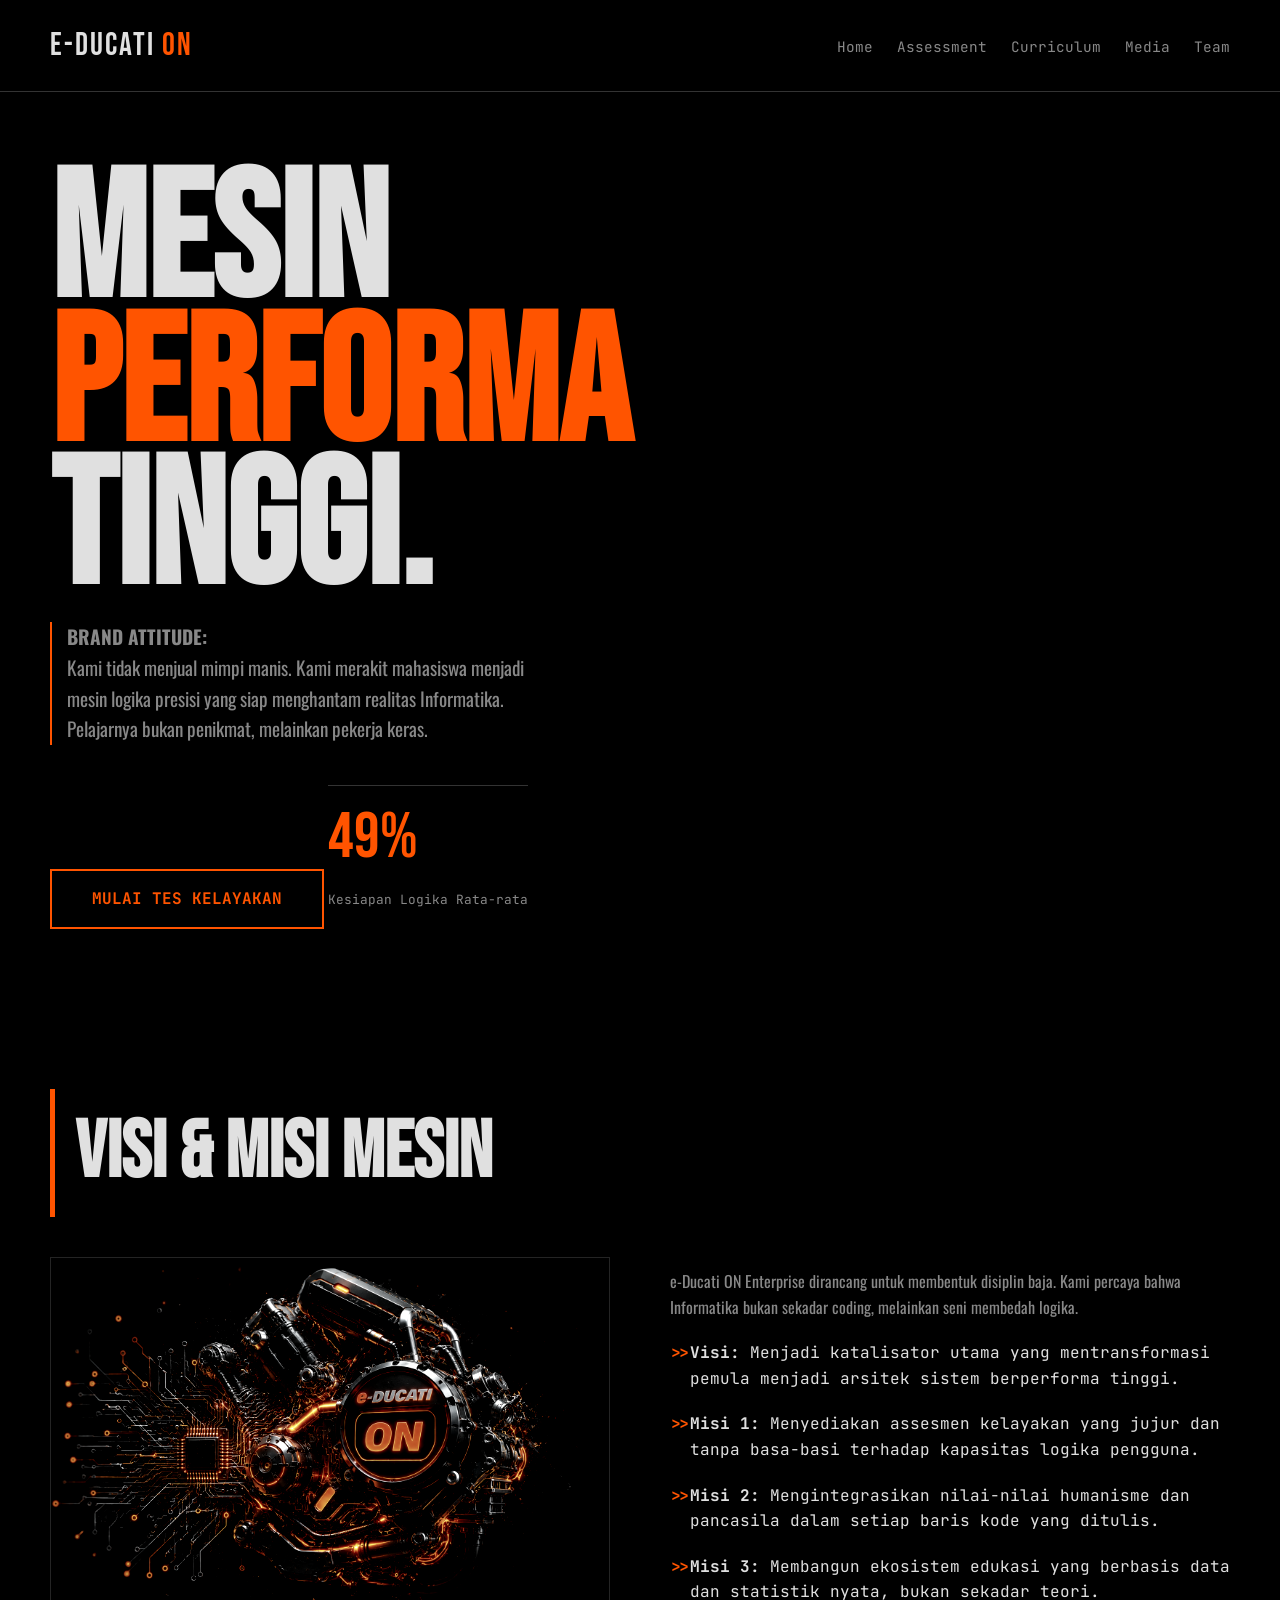
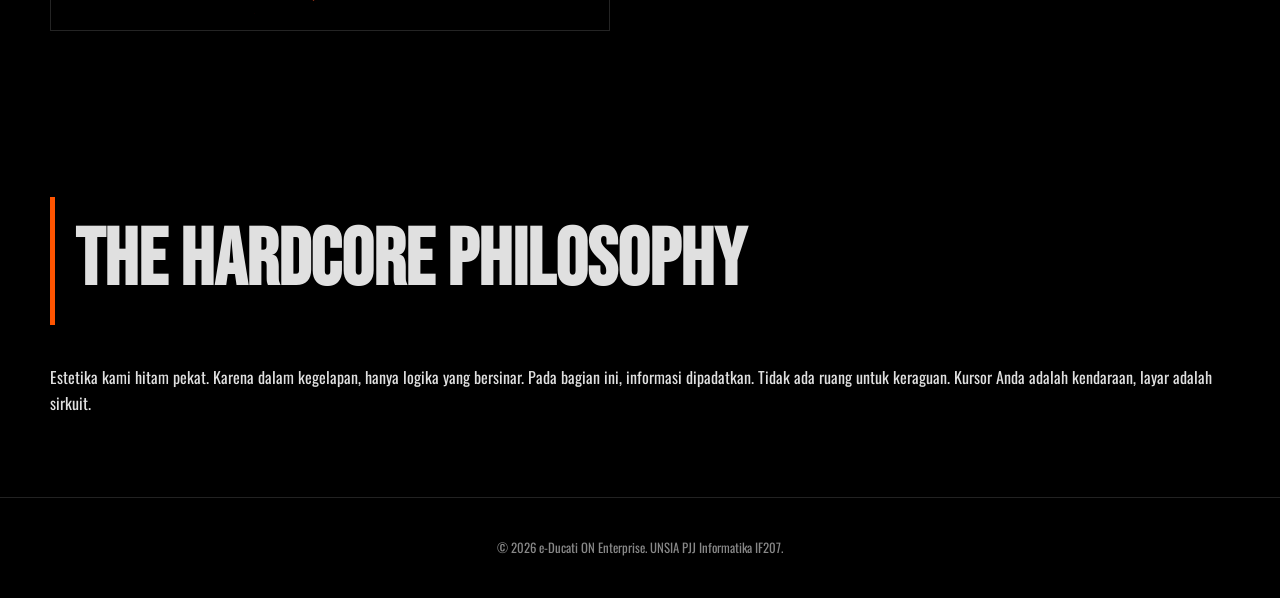
==== index.html @ bec22c96 "Initial Release: e-Ducati ON V1.0 Enterprise - UAS Pemrograman Web I" ====
<!DOCTYPE html>
<html lang="id">
<head>
    <meta charset="UTF-8">
    <meta name="viewport" content="width=device-width, initial-scale=1.0">
    <title>e-Ducati ON V1.0 Enterprise</title>
    <link rel="stylesheet" href="assets/css/style.css">
</head>
<body>

    <nav class="navbar">
        <div class="logo">e-Ducati <span>ON</span></div>
        <div class="nav-links">
            <a href="index.html">Home</a>
            <a href="assessment.html">Assessment</a>
            <a href="curriculum.html">Curriculum</a>
            <a href="media.html">Media</a>
            <a href="contributor.html">Team</a>
        </div>
    </nav>

    <header class="hero">
        <div class="hero-slider">
            <div class="slide active" style="background-image: url('https://images.unsplash.com/photo-1518770660439-4636190af475?auto=format&fit=crop&w=1400&q=80');"></div>
            <div class="slide" style="background-image: url('https://images.unsplash.com/photo-1526374965328-7f61d4dcadc?auto=format&fit=crop&w=1400&q=80');"></div>
            <div class="slide" style="background-image: url('https://images.unsplash.com/photo-1550745165-9bc0b242bb96?auto=format&fit=crop&w=1400&q=80');"></div>
            <div class="slide" style="background-image: url('https://images.unsplash.com/photo-1531297484001-80022131f5a1?auto=format&fit=crop&w=1400&q=80');"></div>
            <div class="slide" style="background-image: url('https://images.unsplash.com/photo-1517180102446-f3ece451e9d8?auto=format&fit=crop&w=1400&q=80');"></div>
        </div>

        <div class="hero-content">
            <h1>Mesin <span class="highlight">Performa</span><br>Tinggi.</h1>
            <div class="brand-attitude">
                <p><strong>BRAND ATTITUDE:</strong> <br>Kami tidak menjual mimpi manis. Kami merakit mahasiswa menjadi mesin logika presisi yang siap menghantam realitas Informatika. Pelajarnya bukan penikmat, melainkan pekerja keras.</p>
            </div>
            <a href="assessment.html" class="btn-primary">Mulai Tes Kelayakan</a>

            <div class="hero-stats">
                <div class="stat-num">0%</div>
                <p style="font-size: 0.8rem; color: #888;">Kesiapan Logika Rata-rata</p>
            </div>
        </div>
    </header>

    <!-- VISION & MISSION SECTION -->
    <section class="container reveal">
        <h2 class="section-title">Visi & Misi Mesin</h2>
        
        <div class="vision-grid">
            <div>
                <img src="assets/media/img/e-Ducati ON.png" alt="e-Ducati ON Cognitive Engine" class="vision-img">
            </div>
            <div>
                <p style="margin-bottom: 20px; color: var(--text-muted);">e-Ducati ON Enterprise dirancang untuk membentuk disiplin baja. Kami percaya bahwa Informatika bukan sekadar coding, melainkan seni membedah logika.</p>
                <ul class="directives-list">
                    <li><strong>Visi:</strong> Menjadi katalisator utama yang mentransformasi pemula menjadi arsitek sistem berperforma tinggi.</li>
                    <li><strong>Misi 1:</strong> Menyediakan assesmen kelayakan yang jujur dan tanpa basa-basi terhadap kapasitas logika pengguna.</li>
                    <li><strong>Misi 2:</strong> Mengintegrasikan nilai-nilai humanisme dan pancasila dalam setiap baris kode yang ditulis.</li>
                    <li><strong>Misi 3:</strong> Membangun ekosistem edukasi yang berbasis data dan statistik nyata, bukan sekadar teori.</li>
                </ul>
            </div>
        </div>
    </section>

    <section class="container reveal">
        <h2 class="section-title">The Hardcore Philosophy</h2>
        <p>Estetika kami hitam pekat. Karena dalam kegelapan, hanya logika yang bersinar. Pada bagian ini, informasi dipadatkan. Tidak ada ruang untuk keraguan. Kursor Anda adalah kendaraan, layar adalah sirkuit.</p>
    </section>

    <footer>
        <p>&copy; <span id="currentYear">2026</span> e-Ducati ON Enterprise. UNSIA PJJ Informatika IF207.</p>
    </footer>

    <script src="assets/js/data.js"></script>
    <script src="assets/js/app.js"></script>
</body>
</html>
---- assets/css/style.css ----
/* ===== E-DUCATI ON V1.0 ENTERPRISE - STYLE.CSS (FULL) ===== */
@import url('https://fonts.googleapis.com/css2?family=Bebas+Neue&family=Oswald:wght@300;400;600;700&family=JetBrains+Mono:wght@400;700&display=swap');

:root {
    --bg-primary: #000000;
    --bg-secondary: #121212;
    --accent-orange: #FF5400;
    --text-silver: #E0E0E0;
    --text-muted: #888888;
    --font-display: 'Bebas Neue', sans-serif;
    --font-body: 'Oswald', sans-serif;
    --font-mono: 'JetBrains Mono', monospace;
}

* { margin: 0; padding: 0; box-sizing: border-box; }

body {
    background-color: var(--bg-primary);
    color: var(--text-silver);
    font-family: var(--font-body);
    line-height: 1.6;
    overflow-x: hidden;
}

/* NAVIGATION */
.navbar {
    display: flex;
    justify-content: space-between;
    align-items: center;
    padding: 20px 50px;
    background: rgba(0,0,0,0.9);
    position: sticky;
    top: 0;
    width: 100%;
    z-index: 1000;
    border-bottom: 1px solid #333;
    backdrop-filter: blur(10px);
}
.logo {
    font-family: var(--font-display);
    font-size: 2rem;
    letter-spacing: 2px;
    color: var(--text-silver);
}
.logo span { color: var(--accent-orange); }
.nav-links a {
    color: var(--text-muted);
    text-decoration: none;
    margin-left: 20px;
    font-family: var(--font-mono);
    font-size: 0.9rem;
    transition: color 0.3s;
}
.nav-links a:hover { color: var(--accent-orange); }

/* HERO CINEMATIC */
.hero {
    min-height: 100vh;
    display: flex;
    flex-direction: column;
    justify-content: center;
    padding: 80px 50px;
    position: relative;
    overflow: hidden;
}
.hero-slider {
    position: absolute;
    top: 0; left: 0;
    width: 100%; height: 100%;
    z-index: -1;
}
.slide {
    position: absolute;
    top: 0; left: 0;
    width: 100%; height: 100%;
    background-size: cover;
    background-position: center;
    filter: grayscale(100%) contrast(150%) brightness(40%);
    opacity: 0;
    transition: opacity 2s ease-in-out;
}
.slide.active { opacity: 1; }

.hero-content {
    max-width: 800px;
    z-index: 2;
}
.hero h1 {
    font-family: var(--font-display);
    font-size: 14vw;
    line-height: 0.8;
    color: var(--text-silver);
    text-transform: uppercase;
}
.hero h1 .highlight { color: var(--accent-orange); }
.hero p {
    margin-top: 20px;
    font-size: 1.2rem;
    max-width: 600px;
    color: var(--text-muted);
}
.brand-attitude {
    margin-top: 20px;
    font-size: 0.9rem;
    color: var(--text-silver);
    max-width: 500px;
    border-left: 2px solid var(--accent-orange);
    padding-left: 15px;
}
.hero-stats {
    margin-top: 40px;
    text-align: left;
    font-family: var(--font-mono);
    color: var(--accent-orange);
    border-top: 1px solid #333;
    padding-top: 20px;
    display: inline-block;
}
.hero-stats .stat-num {
    font-family: var(--font-display);
    font-size: 4rem;
    line-height: 1;
}

/* BUTTONS */
.btn-primary, .btn-secondary {
    display: inline-flex;
    align-items: center;
    justify-content: center;
    margin-top: 30px;
    padding: 15px 40px;
    background: transparent;
    text-decoration: none;
    font-family: var(--font-mono);
    font-weight: 700;
    text-transform: uppercase;
    cursor: pointer;
    transition: all 0.3s cubic-bezier(0.25, 0.8, 0.25, 1);
    border: 2px solid;
    position: relative;
}
.btn-primary {
    border-color: var(--accent-orange);
    color: var(--accent-orange);
}
.btn-primary:hover {
    background: var(--accent-orange);
    color: var(--bg-primary);
    transform: translateY(-4px);
    box-shadow: 0 10px 20px rgba(255, 84, 0, 0.2);
}
.btn-secondary {
    border-color: var(--text-muted);
    color: var(--text-muted);
}
.btn-secondary:hover {
    border-color: #ff4444;
    color: #ff4444;
    transform: translateY(-4px);
    box-shadow: 0 10px 20px rgba(255, 68, 68, 0.2);
}
.btn-secondary:disabled { 
    opacity: 0.3; 
    cursor: not-allowed; 
    border-color: #333; 
    color: #333;
    transform: none;
    box-shadow: none;
}
.btn-group { 
    display: flex; 
    gap: 20px; 
    margin-top: 40px; 
    flex-wrap: wrap;
}

/* CONTAINER & REVEAL */
.container {
    padding: 80px 50px;
    max-width: 1400px;
    margin: 0 auto;
}
.section-title {
    font-family: var(--font-display);
    font-size: 5rem;
    margin-bottom: 40px;
    text-transform: uppercase;
    border-left: 5px solid var(--accent-orange);
    padding-left: 20px;
}
.reveal {
    opacity: 0;
    transform: translateY(40px);
    transition: all 0.8s ease-out;
}
.reveal.active {
    opacity: 1;
    transform: translateY(0);
}

/* VISION & MISSION (Img & Ul Layout) */
.vision-grid {
    display: grid;
    grid-template-columns: 1fr 1fr;
    gap: 60px;
    align-items: center;
    margin-top: 40px;
}
.vision-img {
    width: 100%;
    height: auto;
    border: 1px solid #333;
    filter: grayscale(50%) contrast(120%);
    transition: filter 0.3s;
}
.vision-img:hover {
    filter: grayscale(0%) contrast(100%);
    border-color: var(--accent-orange);
}
.directives-list {
    list-style: none;
}
.directives-list li {
    font-family: var(--font-mono);
    margin-bottom: 20px;
    padding-left: 20px;
    position: relative;
    color: var(--text-silver);
}
.directives-list li::before {
    content: ">>";
    color: var(--accent-orange);
    position: absolute;
    left: 0;
    font-weight: bold;
}

/* TABLE & MATRIX */
.table-wrapper { overflow-x: auto; border: 1px solid #333; margin-bottom: 20px; }
table {
    width: 100%;
    border-collapse: collapse;
    font-family: var(--font-mono);
}
th, td {
    padding: 15px;
    text-align: left;
    border-bottom: 1px solid #222;
}
th { background: var(--bg-secondary); color: var(--accent-orange); text-transform: uppercase; font-size: 0.9rem;}
tr:hover { background: rgba(255, 84, 0, 0.05); }

/* STATISTICS BAR */
.chart-container { margin-top: 40px; }
.bar-item { margin-bottom: 15px; }
.bar-label { display: flex; justify-content: space-between; font-family: var(--font-mono); margin-bottom: 5px; }
.bar-bg { width: 100%; height: 25px; background: #222; }
.bar-fill { height: 100%; background: var(--accent-orange); width: 0; transition: width 1.5s ease-in-out; }

/* FORMS, COCKPIT & PLANNER */
.cockpit-panel {
    background: rgba(18, 18, 18, 0.8);
    border: 1px solid #333;
    padding: 40px;
    backdrop-filter: blur(10px);
    box-shadow: 0 20px 50px rgba(0,0,0,0.5);
}
.form-group { margin-bottom: 25px; }
label { display: block; margin-bottom: 10px; font-family: var(--font-mono); color: var(--text-silver); }
input[type="text"], input[type="email"], input[type="number"], select, textarea {
    width: 100%;
    padding: 12px;
    background: var(--bg-secondary);
    border: 1px solid #333;
    color: var(--text-silver);
    font-family: var(--font-mono);
}
input[type="radio"], input[type="checkbox"] { accent-color: var(--accent-orange); }
.result-box {
    margin-top: 30px;
    padding: 30px;
    border: 2px solid var(--text-muted);
    text-align: center;
    display: none;
}
.result-box.active { display: block; border-color: var(--accent-orange); box-shadow: 0 0 20px rgba(255, 84, 0, 0.3); }

/* HUMANIST AESTHETICS SECTION */
.humanist-section {
    padding: 150px 50px;
    text-align: center;
    border-top: 1px solid #222;
    border-bottom: 1px solid #222;
}
.humanist-quote {
    font-size: 2rem;
    font-style: italic;
    color: var(--text-silver);
    max-width: 800px;
    margin: 0 auto 40px auto;
}
.humanist-author { color: var(--accent-orange); font-family: var(--font-mono); }

/* 3D FLIP CARDS */
.flip-grid {
    display: grid;
    grid-template-columns: repeat(auto-fit, minmax(250px, 1fr));
    gap: 30px;
    margin-top: 40px;
}
.flip-card {
    background: transparent;
    width: 100%;
    height: 300px;
    perspective: 1000px;
    cursor: pointer;
}
.flip-card-inner {
    position: relative;
    width: 100%;
    height: 100%;
    text-align: center;
    transition: transform 0.8s;
    transform-style: preserve-3d;
}
.flip-card:hover .flip-card-inner {
    transform: rotateY(180deg);
}
.flip-card-front, .flip-card-back {
    position: absolute;
    width: 100%;
    height: 100%;
    -webkit-backface-visibility: hidden;
    backface-visibility: hidden;
    border: 1px solid #333;
    display: flex;
    flex-direction: column;
    justify-content: center;
    align-items: center;
    padding: 20px;
}
.flip-card-front { background-color: var(--bg-secondary); }
.flip-card-back {
    background-color: #1a1a1a;
    transform: rotateY(180deg);
}
.flip-card-front h3 { color: var(--accent-orange); font-family: var(--font-display); font-size: 2rem; }
.flip-card-back p { color: var(--text-silver); font-family: var(--font-mono); font-size: 0.9rem; }

/* MEDIA HUB, COCKPIT & GALLERY */
.media-grid {
    display: grid;
    grid-template-columns: 1fr 1fr;
    gap: 30px;
}
.media-panel {
    background: rgba(18, 18, 18, 0.8);
    border: 1px solid #333;
    padding: 20px;
    backdrop-filter: blur(10px);
    box-shadow: 0 20px 50px rgba(0,0,0,0.5);
    transition: border-color 0.3s;
}
.media-panel:hover {
    border-color: var(--accent-orange);
}
.media-title {
    font-family: var(--font-display);
    font-size: 1.8rem;
    color: var(--text-silver);
    margin-bottom: 15px;
    display: flex;
    align-items: center;
    gap: 10px;
}
.media-title::before {
    content: "";
    display: inline-block;
    width: 10px;
    height: 10px;
    background: var(--accent-orange);
    border-radius: 50%;
    box-shadow: 0 0 10px var(--accent-orange);
    animation: pulse 2s infinite;
}
@keyframes pulse {
    0% { opacity: 1; }
    50% { opacity: 0.5; }
    100% { opacity: 1; }
}
video, audio { 
    width: 100%; 
    outline: none; 
    filter: contrast(1.1);
}

.gallery-grid {
    display: grid;
    grid-template-columns: repeat(auto-fit, minmax(200px, 1fr));
    gap: 15px;
    margin-top: 40px;
}
.gallery-item {
    position: relative;
    overflow: hidden;
    border: 1px solid #333;
    aspect-ratio: 1/1;
}
.gallery-item img {
    width: 100%;
    height: 100%;
    object-fit: cover;
    filter: grayscale(100%) contrast(120%);
    transition: all 0.5s ease;
}
.gallery-item:hover img {
    filter: grayscale(0%) contrast(100%);
    transform: scale(1.1);
}
.gallery-caption {
    position: absolute;
    bottom: 0;
    left: 0;
    width: 100%;
    background: rgba(0,0,0,0.8);
    color: var(--accent-orange);
    font-family: var(--font-mono);
    padding: 10px;
    font-size: 0.8rem;
    text-align: center;
    opacity: 0;
    transition: opacity 0.3s;
}
.gallery-item:hover .gallery-caption {
    opacity: 1;
}

/* FOOTER */
footer {
    text-align: center;
    padding: 40px;
    border-top: 1px solid #222;
    color: var(--text-muted);
    font-size: 0.8rem;
}
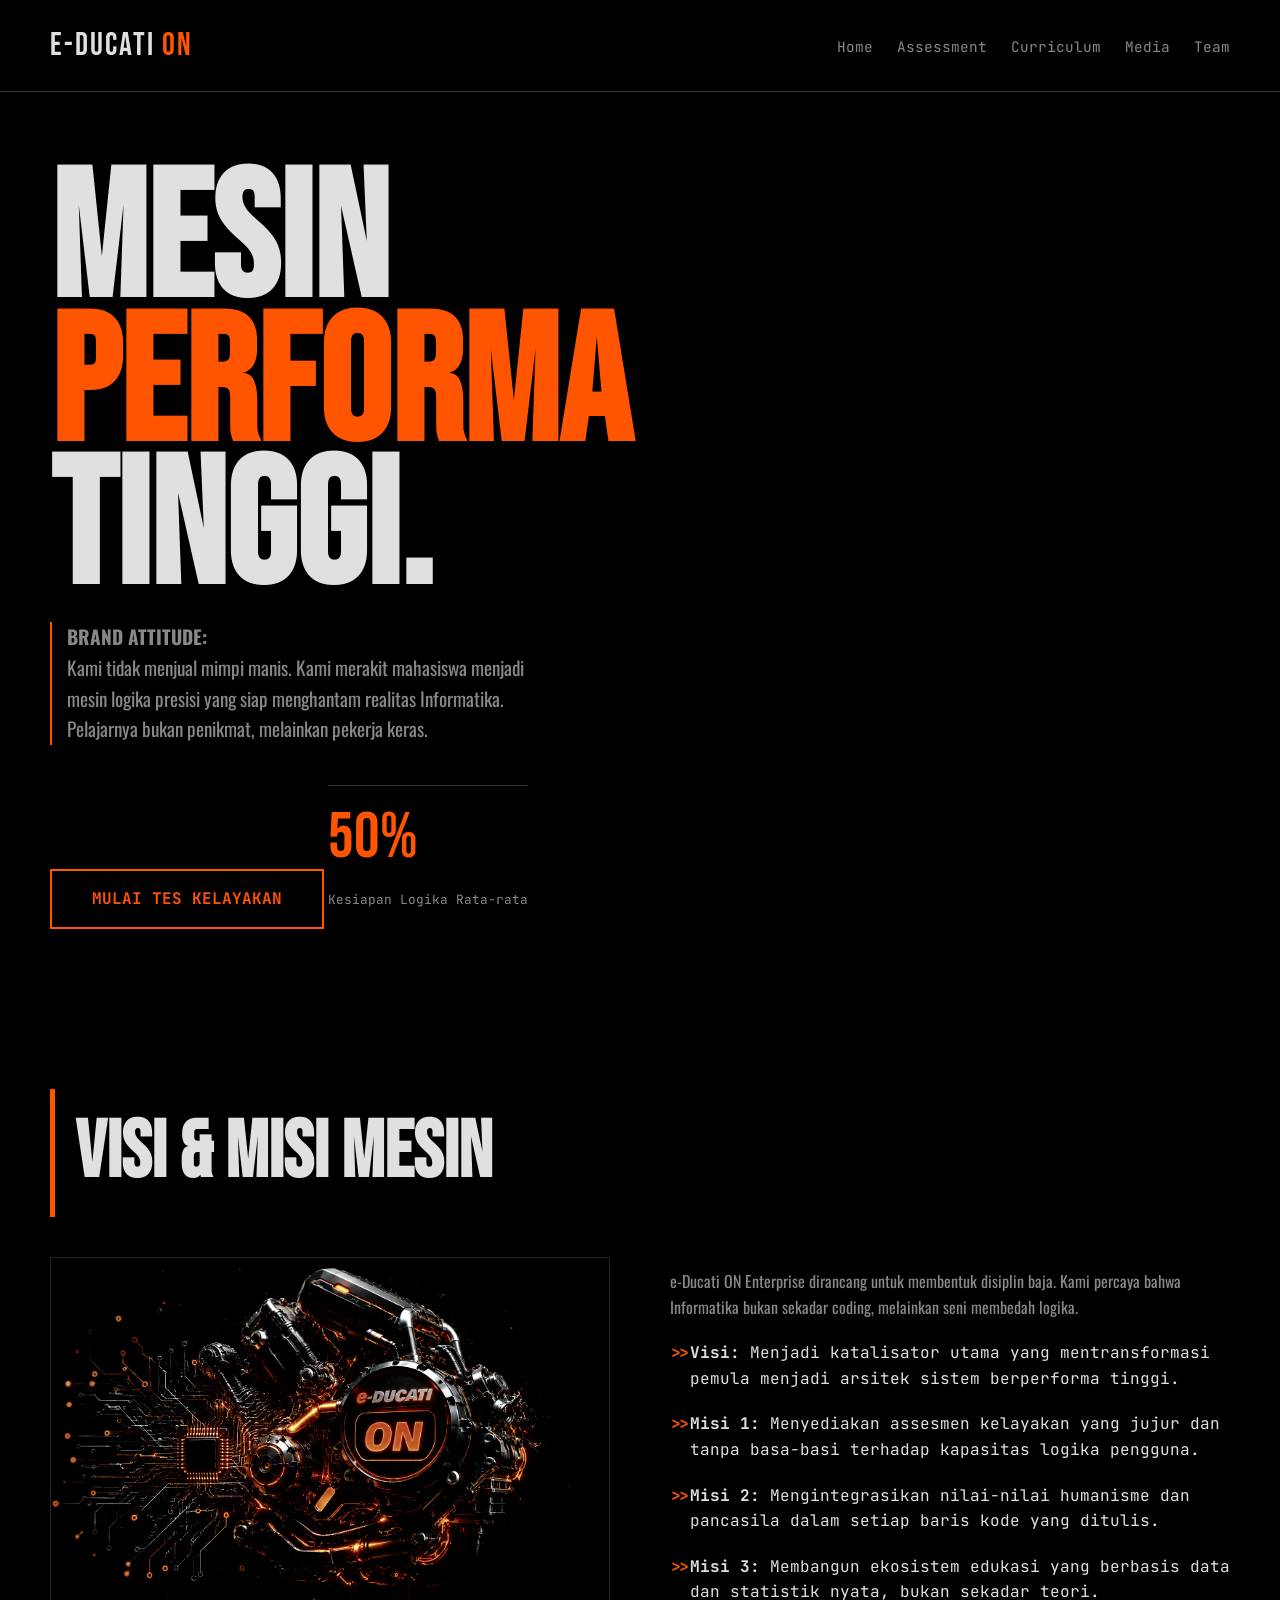
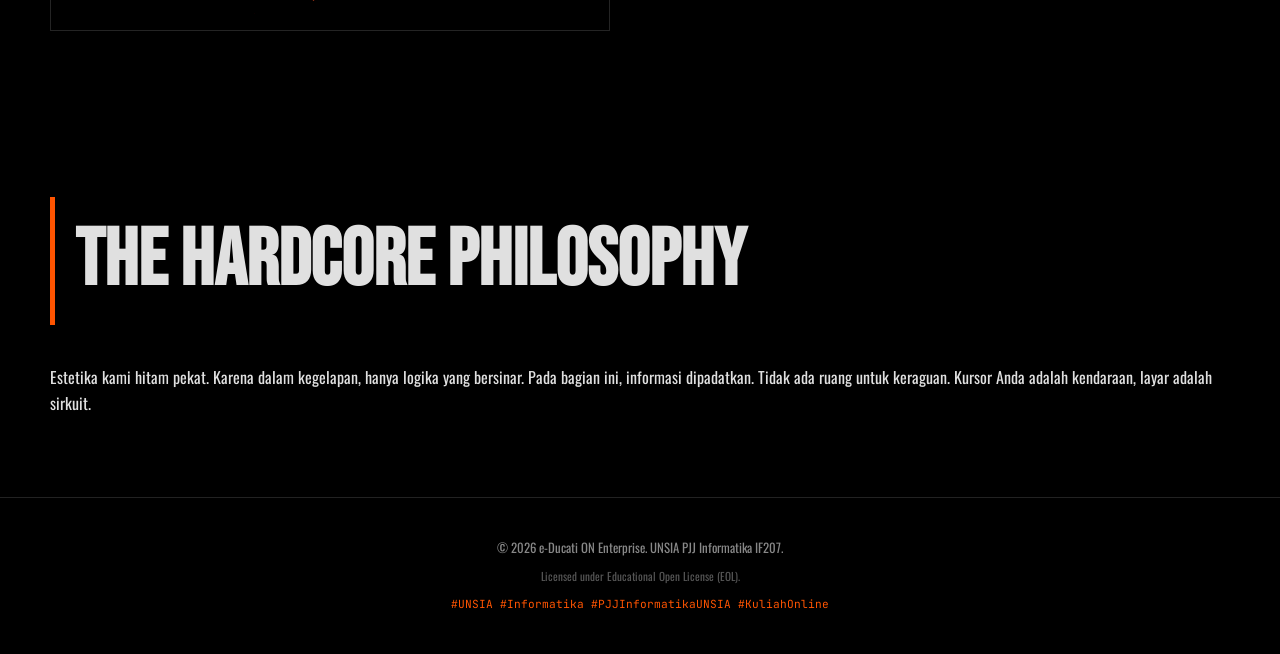
==== commit 094a670f: "Feat: Update Contributor UI to Vertical Flowchart & Integrate License/Hashtags in Footer" ====
--- a/index.html
+++ b/index.html
@@ -69,6 +69,8 @@
 
     <footer>
         <p>&copy; <span id="currentYear">2026</span> e-Ducati ON Enterprise. UNSIA PJJ Informatika IF207.</p>
+        <div class="footer-license">Licensed under Educational Open License (EOL).</div>
+        <div class="footer-hashtags">#UNSIA #Informatika #PJJInformatikaUNSIA #KuliahOnline</div>
     </footer>
 
     <script src="assets/js/data.js"></script>
--- a/assets/css/style.css
+++ b/assets/css/style.css
@@ -301,18 +301,113 @@
 }
 .humanist-author { color: var(--accent-orange); font-family: var(--font-mono); }
 
-/* 3D FLIP CARDS */
-.flip-grid {
-    display: grid;
-    grid-template-columns: repeat(auto-fit, minmax(250px, 1fr));
-    gap: 30px;
+/* VERTICAL FLOWCHART TREE (CONTRIBUTOR) */
+.tree-wrapper {
+    display: flex;
+    flex-direction: column;
+    align-items: center;
+    padding: 40px 20px;
     margin-top: 40px;
-}
+    position: relative;
+}
+
+/* Garis Vertikal Utama antar Node */
+.tree-node {
+    position: relative;
+    padding-bottom: 80px; /* Ruang untuk garis */
+    display: flex;
+    flex-direction: column;
+    align-items: center;
+}
+.tree-node:not(:last-child)::after {
+    content: '';
+    position: absolute;
+    bottom: 0;
+    left: 50%;
+    transform: translateX(-50%);
+    width: 2px;
+    height: 80px;
+    background: var(--accent-orange);
+    box-shadow: 0 0 8px rgba(255, 84, 0, 0.6);
+}
+
+/* Node Cabang Tim (Level 3) */
+.tree-children {
+    display: flex;
+    justify-content: center;
+    flex-wrap: wrap;
+    gap: 40px;
+    position: relative;
+    padding-top: 80px;
+    width: 100%;
+    max-width: 1200px;
+}
+/* Garis turun dari Lead Developer ke cabang bawah */
+.tree-children::before {
+    content: '';
+    position: absolute;
+    top: 0;
+    left: 50%;
+    transform: translateX(-50%);
+    width: 2px;
+    height: 80px;
+    background: var(--accent-orange);
+    box-shadow: 0 0 8px rgba(255, 84, 0, 0.6);
+}
+/* Garis Horizontal yang menghubungkan anggota Level 3 */
+.tree-children::after {
+    content: '';
+    position: absolute;
+    top: 80px;
+    left: 20%;
+    right: 20%;
+    height: 2px;
+    background: var(--accent-orange);
+    box-shadow: 0 0 8px rgba(255, 84, 0, 0.6);
+}
+
+.tree-child {
+    position: relative;
+    padding-top: 80px; /* Ruang untuk garis turun dari horizontal */
+    display: flex;
+    flex-direction: column;
+    align-items: center;
+}
+/* Garis Vertikal turun ke setiap kartu anggota */
+.tree-child::before {
+    content: '';
+    position: absolute;
+    top: 0;
+    left: 50%;
+    transform: translateX(-50%);
+    width: 2px;
+    height: 80px;
+    background: var(--accent-orange);
+    box-shadow: 0 0 8px rgba(255, 84, 0, 0.6);
+}
+/* Titik Node (Circle) di dasar garis */
+.tree-node:not(:last-child)::before, .tree-child::before {
+    /* Override format dot */
+}
+.tree-dot {
+    position: absolute;
+    bottom: -6px;
+    left: 50%;
+    transform: translateX(-50%);
+    width: 10px;
+    height: 10px;
+    background: var(--accent-orange);
+    border-radius: 50%;
+    box-shadow: 0 0 10px var(--accent-orange);
+    z-index: 2;
+}
+
+/* 3D FLIP CARDS, PHOTOS & SOCIAL LINKS */
 .flip-card {
     background: transparent;
-    width: 100%;
-    height: 300px;
-    perspective: 1000px;
+    width: 260px;
+    height: 380px;
+    perspective: 1200px;
     cursor: pointer;
 }
 .flip-card-inner {
@@ -320,10 +415,10 @@
     width: 100%;
     height: 100%;
     text-align: center;
-    transition: transform 0.8s;
+    transition: transform 0.6s cubic-bezier(0.4, 0.2, 0.2, 1);
     transform-style: preserve-3d;
 }
-.flip-card:hover .flip-card-inner {
+.flip-card.flipped .flip-card-inner {
     transform: rotateY(180deg);
 }
 .flip-card-front, .flip-card-back {
@@ -338,14 +433,95 @@
     justify-content: center;
     align-items: center;
     padding: 20px;
+    box-shadow: 0 10px 30px rgba(0,0,0,0.5);
 }
 .flip-card-front { background-color: var(--bg-secondary); }
 .flip-card-back {
     background-color: #1a1a1a;
     transform: rotateY(180deg);
 }
-.flip-card-front h3 { color: var(--accent-orange); font-family: var(--font-display); font-size: 2rem; }
-.flip-card-back p { color: var(--text-silver); font-family: var(--font-mono); font-size: 0.9rem; }
+
+/* Foto Sisi Depan (Dominan) */
+.profile-img-front {
+    width: 180px;
+    height: 180px;
+    border-radius: 50%;
+    object-fit: cover;
+    border: 3px solid var(--accent-orange);
+    margin-bottom: 15px;
+    filter: grayscale(100%);
+    transition: filter 0.4s ease-in-out, box-shadow 0.4s ease-in-out;
+}
+.flip-card:hover .profile-img-front {
+    filter: grayscale(0%);
+    box-shadow: 0 0 25px rgba(255, 84, 0, 0.8);
+}
+.avatar-placeholder-front {
+    width: 180px;
+    height: 180px;
+    border-radius: 50%;
+    background: #222;
+    display: flex;
+    align-items: center;
+    justify-content: center;
+    margin-bottom: 15px;
+    border: 3px solid #444;
+    transition: box-shadow 0.4s ease-in-out, border-color 0.4s ease-in-out;
+}
+.flip-card:hover .avatar-placeholder-front {
+    border-color: var(--accent-orange);
+    box-shadow: 0 0 25px rgba(255, 84, 0, 0.8);
+}
+.avatar-placeholder-front i {
+    font-size: 5rem;
+    color: var(--text-muted);
+}
+
+/* Foto Sisi Belakang (Kecil, di atas data) */
+.profile-img-back {
+    width: 80px;
+    height: 80px;
+    border-radius: 50%;
+    object-fit: cover;
+    border: 2px solid var(--accent-orange);
+    margin-bottom: 15px;
+    box-shadow: 0 0 15px rgba(255, 84, 0, 0.5);
+}
+.avatar-placeholder-back {
+    width: 80px;
+    height: 80px;
+    border-radius: 50%;
+    background: #222;
+    display: flex;
+    align-items: center;
+    justify-content: center;
+    margin-bottom: 15px;
+    border: 2px solid var(--accent-orange);
+}
+.avatar-placeholder-back i {
+    font-size: 2.5rem;
+    color: var(--text-muted);
+}
+
+/* Teks Sisi Belakang */
+.flip-card-back h3 { color: var(--accent-orange); font-family: var(--font-display); font-size: 1.4rem; margin-bottom: 5px; }
+.flip-card-back p { color: var(--text-silver); font-family: var(--font-mono); font-size: 0.8rem; }
+
+.social-links {
+    display: flex;
+    gap: 12px;
+    margin-top: 15px;
+    justify-content: center;
+}
+.social-links a {
+    color: var(--text-silver);
+    font-size: 1.2rem;
+    transition: color 0.3s, transform 0.3s;
+}
+.social-links a:hover {
+    color: var(--accent-orange);
+    transform: translateY(-3px);
+}
 
 /* MEDIA HUB, COCKPIT & GALLERY */
 .media-grid {
@@ -442,4 +618,15 @@
     border-top: 1px solid #222;
     color: var(--text-muted);
     font-size: 0.8rem;
+}
+footer .footer-license {
+    margin-top: 10px;
+    color: #555;
+    font-size: 0.7rem;
+}
+footer .footer-hashtags {
+    margin-top: 10px;
+    color: var(--accent-orange);
+    font-family: var(--font-mono);
+    font-size: 0.7rem;
 }
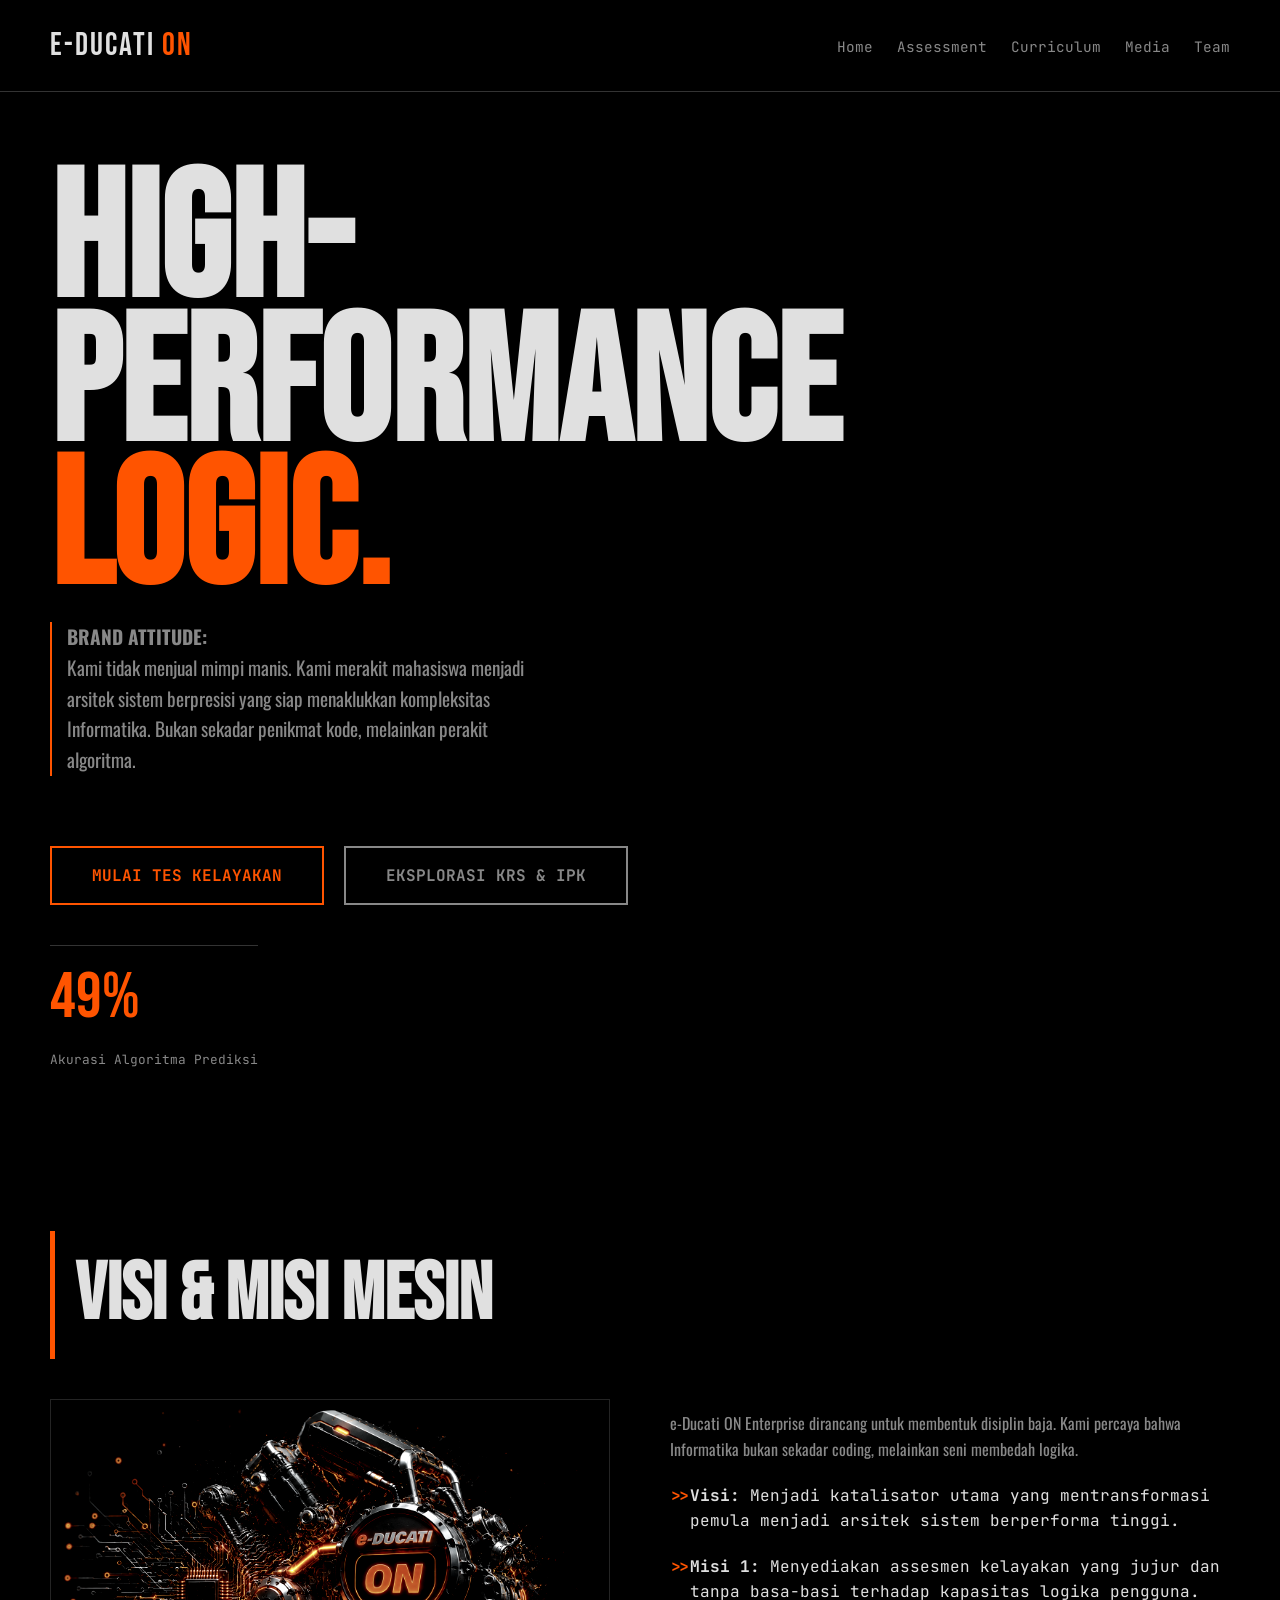
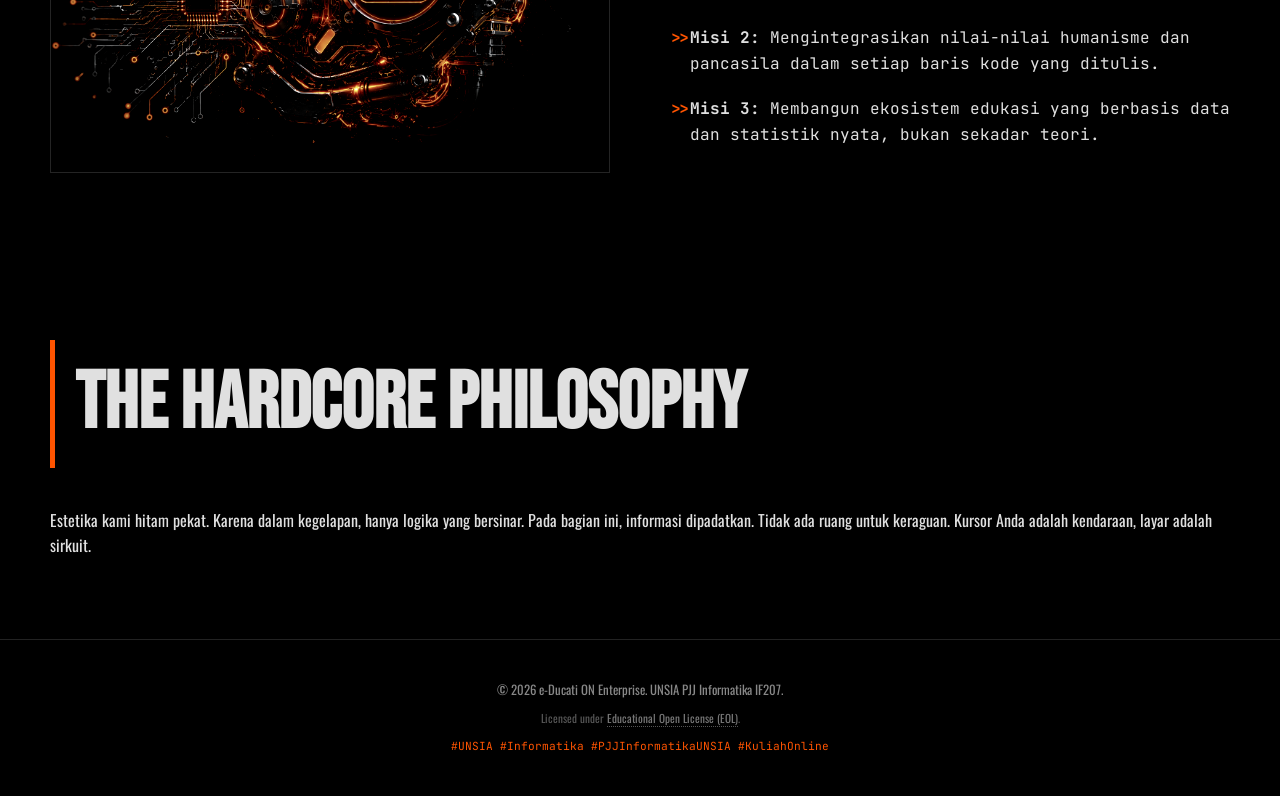
==== commit eefb4b62: "Feat: Add license.html page & Make footer license link clickable" ====
--- a/index.html
+++ b/index.html
@@ -29,20 +29,23 @@
         </div>
 
         <div class="hero-content">
-            <h1>Mesin <span class="highlight">Performa</span><br>Tinggi.</h1>
+            <h1>HIGH-PERFORMANCE<br><span class="highlight">LOGIC.</span></h1>
             <div class="brand-attitude">
-                <p><strong>BRAND ATTITUDE:</strong> <br>Kami tidak menjual mimpi manis. Kami merakit mahasiswa menjadi mesin logika presisi yang siap menghantam realitas Informatika. Pelajarnya bukan penikmat, melainkan pekerja keras.</p>
+                <p><strong>BRAND ATTITUDE:</strong> <br>Kami tidak menjual mimpi manis. Kami merakit mahasiswa menjadi arsitek sistem berpresisi yang siap menaklukkan kompleksitas Informatika. Bukan sekadar penikmat kode, melainkan perakit algoritma.</p>
             </div>
-            <a href="assessment.html" class="btn-primary">Mulai Tes Kelayakan</a>
+            
+            <div class="btn-group">
+                <a href="assessment.html" class="btn-primary">Mulai Tes Kelayakan</a>
+                <a href="curriculum.html" class="btn-secondary">Eksplorasi KRS & IPK</a>
+            </div>
 
             <div class="hero-stats">
                 <div class="stat-num">0%</div>
-                <p style="font-size: 0.8rem; color: #888;">Kesiapan Logika Rata-rata</p>
+                <p style="font-size: 0.8rem; color: #888;">Akurasi Algoritma Prediksi</p>
             </div>
         </div>
     </header>
 
-    <!-- VISION & MISSION SECTION -->
     <section class="container reveal">
         <h2 class="section-title">Visi & Misi Mesin</h2>
         
@@ -69,7 +72,7 @@
 
     <footer>
         <p>&copy; <span id="currentYear">2026</span> e-Ducati ON Enterprise. UNSIA PJJ Informatika IF207.</p>
-        <div class="footer-license">Licensed under Educational Open License (EOL).</div>
+        <div class="footer-license">Licensed under <a href="license.html">Educational Open License (EOL)</a>.</div>
         <div class="footer-hashtags">#UNSIA #Informatika #PJJInformatikaUNSIA #KuliahOnline</div>
     </footer>
 
--- a/assets/css/style.css
+++ b/assets/css/style.css
@@ -154,10 +154,10 @@
     color: var(--text-muted);
 }
 .btn-secondary:hover {
-    border-color: #ff4444;
-    color: #ff4444;
+    border-color: var(--accent-orange);
+    color: var(--accent-orange);
     transform: translateY(-4px);
-    box-shadow: 0 10px 20px rgba(255, 68, 68, 0.2);
+    box-shadow: 0 10px 20px rgba(255, 84, 0, 0.1);
 }
 .btn-secondary:disabled { 
     opacity: 0.3; 
@@ -310,11 +310,9 @@
     margin-top: 40px;
     position: relative;
 }
-
-/* Garis Vertikal Utama antar Node */
 .tree-node {
     position: relative;
-    padding-bottom: 80px; /* Ruang untuk garis */
+    padding-bottom: 80px;
     display: flex;
     flex-direction: column;
     align-items: center;
@@ -330,8 +328,6 @@
     background: var(--accent-orange);
     box-shadow: 0 0 8px rgba(255, 84, 0, 0.6);
 }
-
-/* Node Cabang Tim (Level 3) */
 .tree-children {
     display: flex;
     justify-content: center;
@@ -342,7 +338,6 @@
     width: 100%;
     max-width: 1200px;
 }
-/* Garis turun dari Lead Developer ke cabang bawah */
 .tree-children::before {
     content: '';
     position: absolute;
@@ -354,7 +349,6 @@
     background: var(--accent-orange);
     box-shadow: 0 0 8px rgba(255, 84, 0, 0.6);
 }
-/* Garis Horizontal yang menghubungkan anggota Level 3 */
 .tree-children::after {
     content: '';
     position: absolute;
@@ -365,15 +359,13 @@
     background: var(--accent-orange);
     box-shadow: 0 0 8px rgba(255, 84, 0, 0.6);
 }
-
 .tree-child {
     position: relative;
-    padding-top: 80px; /* Ruang untuk garis turun dari horizontal */
+    padding-top: 80px;
     display: flex;
     flex-direction: column;
     align-items: center;
 }
-/* Garis Vertikal turun ke setiap kartu anggota */
 .tree-child::before {
     content: '';
     position: absolute;
@@ -384,10 +376,6 @@
     height: 80px;
     background: var(--accent-orange);
     box-shadow: 0 0 8px rgba(255, 84, 0, 0.6);
-}
-/* Titik Node (Circle) di dasar garis */
-.tree-node:not(:last-child)::before, .tree-child::before {
-    /* Override format dot */
 }
 .tree-dot {
     position: absolute;
@@ -440,8 +428,6 @@
     background-color: #1a1a1a;
     transform: rotateY(180deg);
 }
-
-/* Foto Sisi Depan (Dominan) */
 .profile-img-front {
     width: 180px;
     height: 180px;
@@ -476,8 +462,6 @@
     font-size: 5rem;
     color: var(--text-muted);
 }
-
-/* Foto Sisi Belakang (Kecil, di atas data) */
 .profile-img-back {
     width: 80px;
     height: 80px;
@@ -502,11 +486,8 @@
     font-size: 2.5rem;
     color: var(--text-muted);
 }
-
-/* Teks Sisi Belakang */
 .flip-card-back h3 { color: var(--accent-orange); font-family: var(--font-display); font-size: 1.4rem; margin-bottom: 5px; }
 .flip-card-back p { color: var(--text-silver); font-family: var(--font-mono); font-size: 0.8rem; }
-
 .social-links {
     display: flex;
     gap: 12px;
@@ -569,7 +550,6 @@
     outline: none; 
     filter: contrast(1.1);
 }
-
 .gallery-grid {
     display: grid;
     grid-template-columns: repeat(auto-fit, minmax(200px, 1fr));
@@ -624,6 +604,17 @@
     color: #555;
     font-size: 0.7rem;
 }
+/* Styling Tautan Lisensi */
+footer .footer-license a {
+    color: #777;
+    text-decoration: none;
+    border-bottom: 1px dotted #555;
+    transition: color 0.3s, border-color 0.3s;
+}
+footer .footer-license a:hover {
+    color: var(--accent-orange);
+    border-bottom: 1px solid var(--accent-orange);
+}
 footer .footer-hashtags {
     margin-top: 10px;
     color: var(--accent-orange);
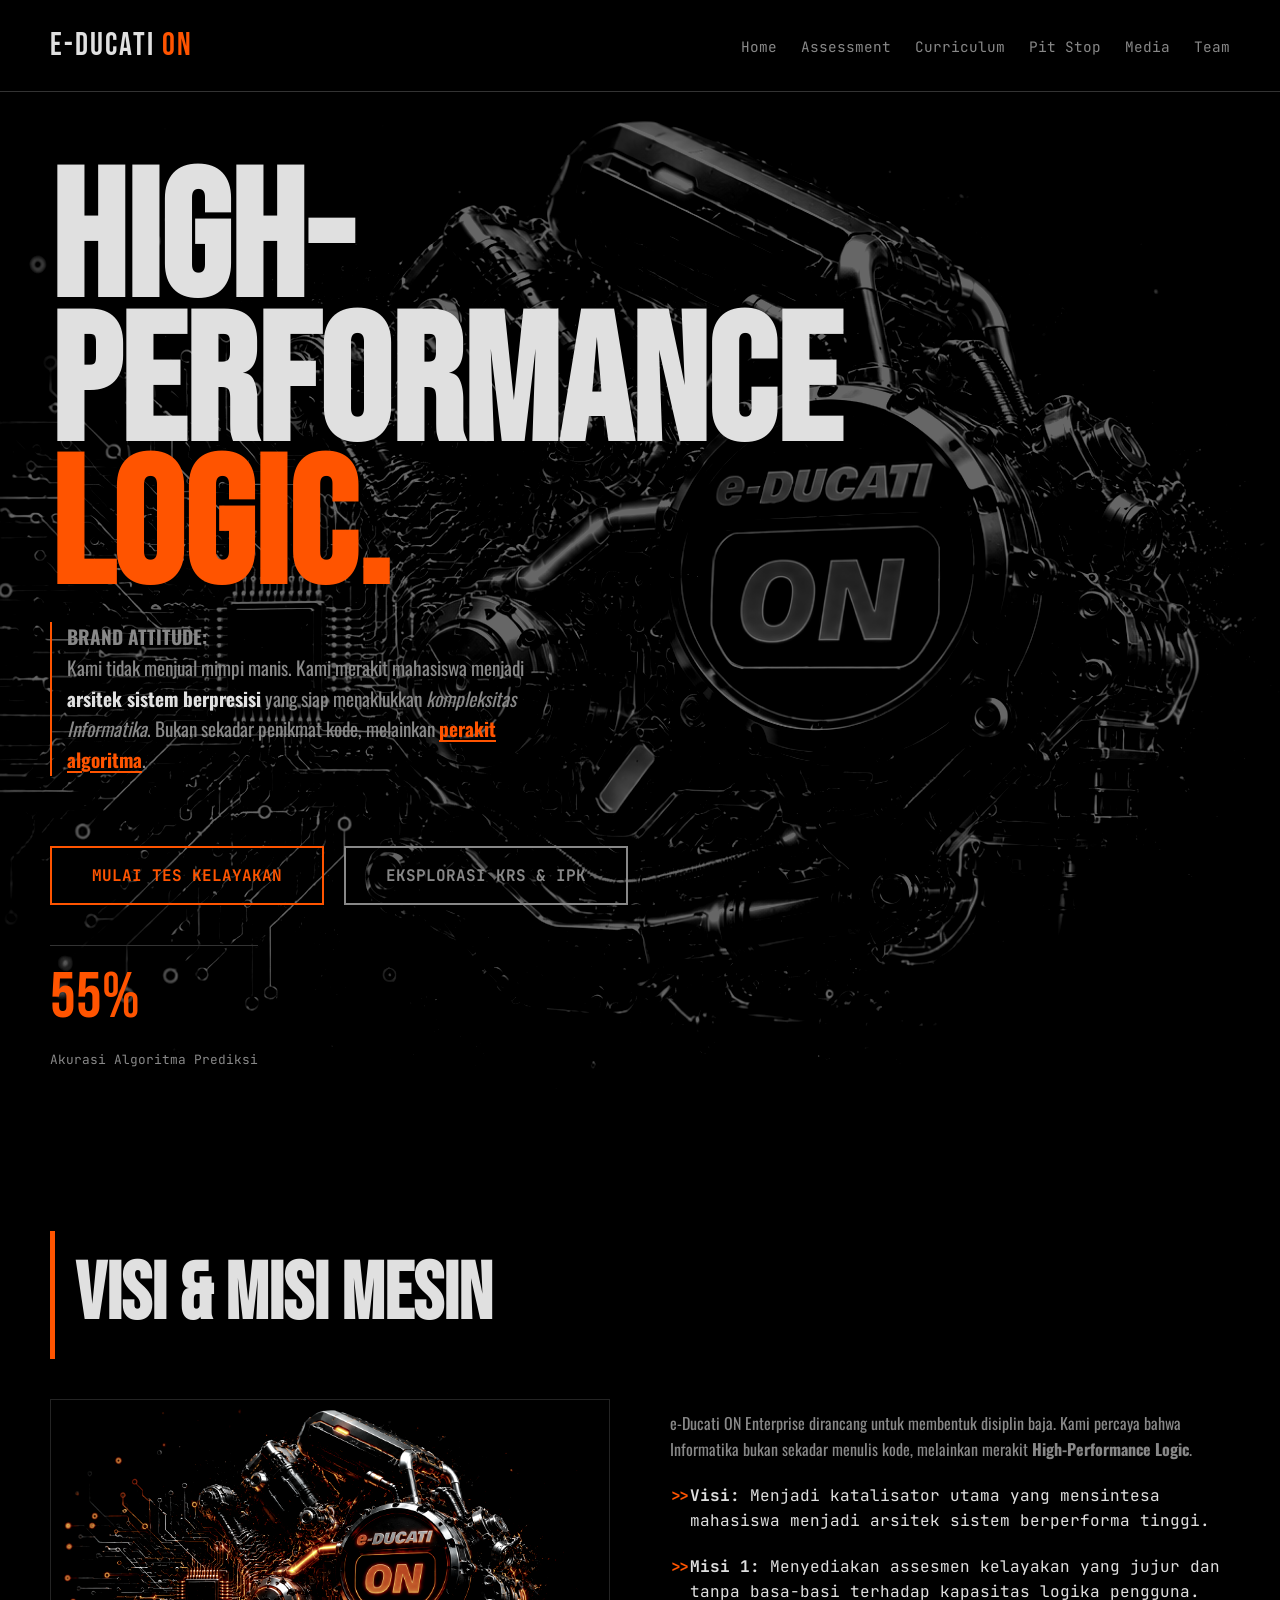
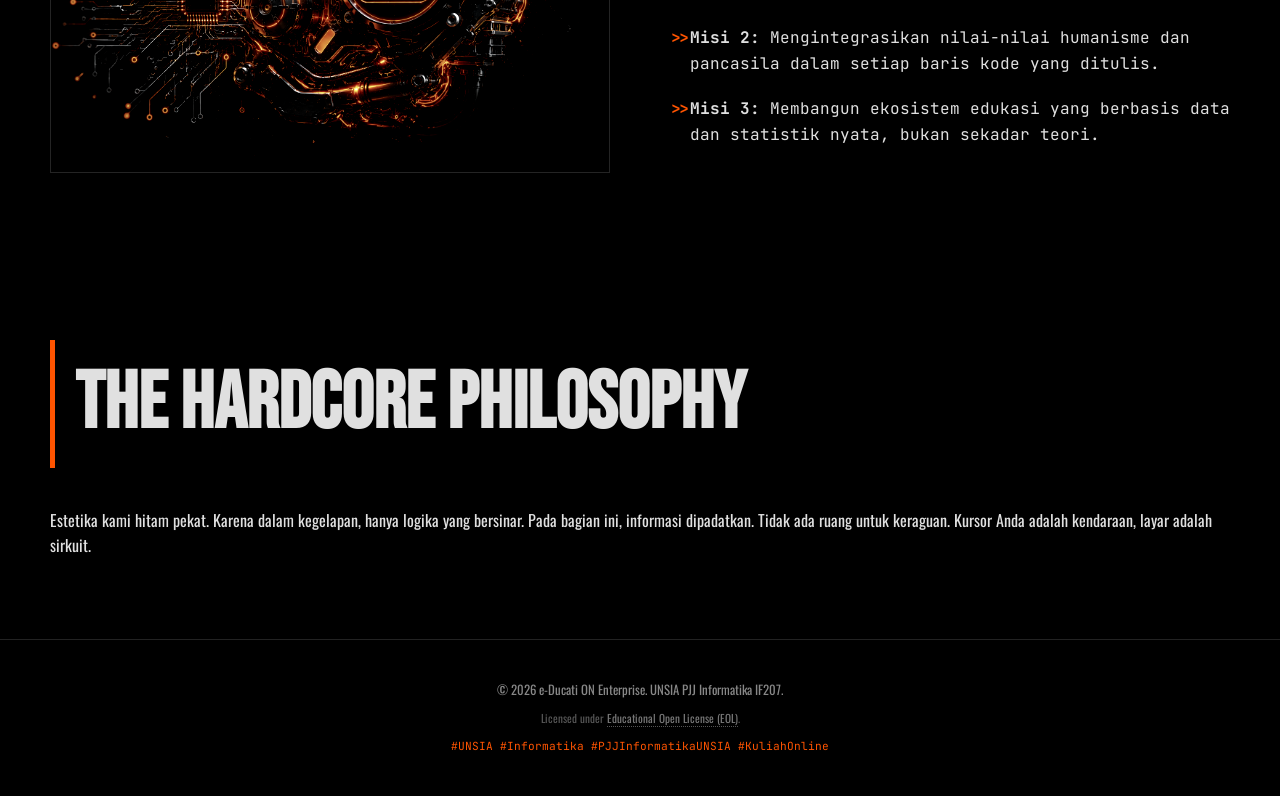
==== commit 50708c96: "Feat: Add The Pit Stop Debug Terminal & Update Global Navbars" ====
--- a/index.html
+++ b/index.html
@@ -14,6 +14,7 @@
             <a href="index.html">Home</a>
             <a href="assessment.html">Assessment</a>
             <a href="curriculum.html">Curriculum</a>
+            <a href="pitstop.html">Pit Stop</a>
             <a href="media.html">Media</a>
             <a href="contributor.html">Team</a>
         </div>
@@ -21,17 +22,20 @@
 
     <header class="hero">
         <div class="hero-slider">
-            <div class="slide active" style="background-image: url('https://images.unsplash.com/photo-1518770660439-4636190af475?auto=format&fit=crop&w=1400&q=80');"></div>
-            <div class="slide" style="background-image: url('https://images.unsplash.com/photo-1526374965328-7f61d4dcadc?auto=format&fit=crop&w=1400&q=80');"></div>
-            <div class="slide" style="background-image: url('https://images.unsplash.com/photo-1550745165-9bc0b242bb96?auto=format&fit=crop&w=1400&q=80');"></div>
-            <div class="slide" style="background-image: url('https://images.unsplash.com/photo-1531297484001-80022131f5a1?auto=format&fit=crop&w=1400&q=80');"></div>
-            <div class="slide" style="background-image: url('https://images.unsplash.com/photo-1517180102446-f3ece451e9d8?auto=format&fit=crop&w=1400&q=80');"></div>
+            <div class="slide active" style="background-image: url('assets/media/img/e-Ducati ON.png');"></div>
+            <div class="slide" style="background-image: url('assets/media/img/Late Night Logic.png');"></div>
+            <div class="slide" style="background-image: url('assets/media/img/Server Architecture.png');"></div>
+            <div class="slide" style="background-image: url('assets/media/img/Algorithm Breakdown.png');"></div>
+            <div class="slide" style="background-image: url('assets/media/img/The Command Center.png');"></div>
+            <div class="slide" style="background-image: url('assets/media/img/Team Synchronization.png');"></div>
+            <div class="slide" style="background-image: url('assets/media/img/Data Visualization.png');"></div>
         </div>
 
         <div class="hero-content">
             <h1>HIGH-PERFORMANCE<br><span class="highlight">LOGIC.</span></h1>
+            
             <div class="brand-attitude">
-                <p><strong>BRAND ATTITUDE:</strong> <br>Kami tidak menjual mimpi manis. Kami merakit mahasiswa menjadi arsitek sistem berpresisi yang siap menaklukkan kompleksitas Informatika. Bukan sekadar penikmat kode, melainkan perakit algoritma.</p>
+                <p><strong>BRAND ATTITUDE:</strong> <br>Kami tidak menjual mimpi manis. Kami merakit mahasiswa menjadi <b>arsitek sistem berpresisi</b> yang siap menaklukkan <i>kompleksitas Informatika</i>. Bukan sekadar penikmat kode, melainkan <u>perakit algoritma</u>.</p>
             </div>
             
             <div class="btn-group">
@@ -54,9 +58,9 @@
                 <img src="assets/media/img/e-Ducati ON.png" alt="e-Ducati ON Cognitive Engine" class="vision-img">
             </div>
             <div>
-                <p style="margin-bottom: 20px; color: var(--text-muted);">e-Ducati ON Enterprise dirancang untuk membentuk disiplin baja. Kami percaya bahwa Informatika bukan sekadar coding, melainkan seni membedah logika.</p>
+                <p style="margin-bottom: 20px; color: var(--text-muted);">e-Ducati ON Enterprise dirancang untuk membentuk disiplin baja. Kami percaya bahwa Informatika bukan sekadar menulis kode, melainkan merakit <strong>High-Performance Logic</strong>.</p>
                 <ul class="directives-list">
-                    <li><strong>Visi:</strong> Menjadi katalisator utama yang mentransformasi pemula menjadi arsitek sistem berperforma tinggi.</li>
+                    <li><strong>Visi:</strong> Menjadi katalisator utama yang mensintesa mahasiswa menjadi arsitek sistem berperforma tinggi.</li>
                     <li><strong>Misi 1:</strong> Menyediakan assesmen kelayakan yang jujur dan tanpa basa-basi terhadap kapasitas logika pengguna.</li>
                     <li><strong>Misi 2:</strong> Mengintegrasikan nilai-nilai humanisme dan pancasila dalam setiap baris kode yang ditulis.</li>
                     <li><strong>Misi 3:</strong> Membangun ekosistem edukasi yang berbasis data dan statistik nyata, bukan sekadar teori.</li>
--- a/assets/css/style.css
+++ b/assets/css/style.css
@@ -107,6 +107,22 @@
     border-left: 2px solid var(--accent-orange);
     padding-left: 15px;
 }
+.brand-attitude b {
+    color: var(--text-silver);
+    font-weight: 700;
+}
+.brand-attitude i {
+    color: var(--text-muted);
+    font-style: italic;
+}
+.brand-attitude u {
+    text-decoration: underline;
+    text-decoration-color: var(--accent-orange);
+    text-underline-offset: 3px;
+    text-decoration-thickness: 2px;
+    color: var(--accent-orange);
+    font-weight: bold;
+}
 .hero-stats {
     margin-top: 40px;
     text-align: left;
@@ -301,7 +317,7 @@
 }
 .humanist-author { color: var(--accent-orange); font-family: var(--font-mono); }
 
-/* VERTICAL FLOWCHART TREE (CONTRIBUTOR) */
+/* VERTICAL FLOWCHART TREE (CONTRIBUTOR) - 2 LEVEL */
 .tree-wrapper {
     display: flex;
     flex-direction: column;
@@ -312,15 +328,15 @@
 }
 .tree-node {
     position: relative;
-    padding-bottom: 80px;
+    margin-bottom: 80px;
     display: flex;
     flex-direction: column;
     align-items: center;
 }
-.tree-node:not(:last-child)::after {
+.tree-node::after {
     content: '';
     position: absolute;
-    bottom: 0;
+    top: 100%;
     left: 50%;
     transform: translateX(-50%);
     width: 2px;
@@ -332,16 +348,32 @@
     display: flex;
     justify-content: center;
     flex-wrap: wrap;
-    gap: 40px;
+    gap: 30px;
     position: relative;
     padding-top: 80px;
     width: 100%;
-    max-width: 1200px;
+    max-width: 1300px;
 }
 .tree-children::before {
     content: '';
     position: absolute;
     top: 0;
+    left: 10%;
+    right: 10%;
+    height: 2px;
+    background: var(--accent-orange);
+    box-shadow: 0 0 8px rgba(255, 84, 0, 0.6);
+}
+.tree-child {
+    position: relative;
+    display: flex;
+    flex-direction: column;
+    align-items: center;
+}
+.tree-child::before {
+    content: '';
+    position: absolute;
+    top: -80px;
     left: 50%;
     transform: translateX(-50%);
     width: 2px;
@@ -349,51 +381,11 @@
     background: var(--accent-orange);
     box-shadow: 0 0 8px rgba(255, 84, 0, 0.6);
 }
-.tree-children::after {
-    content: '';
-    position: absolute;
-    top: 80px;
-    left: 20%;
-    right: 20%;
-    height: 2px;
-    background: var(--accent-orange);
-    box-shadow: 0 0 8px rgba(255, 84, 0, 0.6);
-}
-.tree-child {
-    position: relative;
-    padding-top: 80px;
-    display: flex;
-    flex-direction: column;
-    align-items: center;
-}
-.tree-child::before {
-    content: '';
-    position: absolute;
-    top: 0;
-    left: 50%;
-    transform: translateX(-50%);
-    width: 2px;
-    height: 80px;
-    background: var(--accent-orange);
-    box-shadow: 0 0 8px rgba(255, 84, 0, 0.6);
-}
-.tree-dot {
-    position: absolute;
-    bottom: -6px;
-    left: 50%;
-    transform: translateX(-50%);
-    width: 10px;
-    height: 10px;
-    background: var(--accent-orange);
-    border-radius: 50%;
-    box-shadow: 0 0 10px var(--accent-orange);
-    z-index: 2;
-}
 
 /* 3D FLIP CARDS, PHOTOS & SOCIAL LINKS */
 .flip-card {
     background: transparent;
-    width: 260px;
+    width: 220px;
     height: 380px;
     perspective: 1200px;
     cursor: pointer;
@@ -429,8 +421,8 @@
     transform: rotateY(180deg);
 }
 .profile-img-front {
-    width: 180px;
-    height: 180px;
+    width: 140px;
+    height: 140px;
     border-radius: 50%;
     object-fit: cover;
     border: 3px solid var(--accent-orange);
@@ -443,8 +435,8 @@
     box-shadow: 0 0 25px rgba(255, 84, 0, 0.8);
 }
 .avatar-placeholder-front {
-    width: 180px;
-    height: 180px;
+    width: 140px;
+    height: 140px;
     border-radius: 50%;
     background: #222;
     display: flex;
@@ -459,12 +451,12 @@
     box-shadow: 0 0 25px rgba(255, 84, 0, 0.8);
 }
 .avatar-placeholder-front i {
-    font-size: 5rem;
+    font-size: 4rem;
     color: var(--text-muted);
 }
 .profile-img-back {
-    width: 80px;
-    height: 80px;
+    width: 70px;
+    height: 70px;
     border-radius: 50%;
     object-fit: cover;
     border: 2px solid var(--accent-orange);
@@ -472,8 +464,8 @@
     box-shadow: 0 0 15px rgba(255, 84, 0, 0.5);
 }
 .avatar-placeholder-back {
-    width: 80px;
-    height: 80px;
+    width: 70px;
+    height: 70px;
     border-radius: 50%;
     background: #222;
     display: flex;
@@ -483,20 +475,20 @@
     border: 2px solid var(--accent-orange);
 }
 .avatar-placeholder-back i {
-    font-size: 2.5rem;
+    font-size: 2rem;
     color: var(--text-muted);
 }
-.flip-card-back h3 { color: var(--accent-orange); font-family: var(--font-display); font-size: 1.4rem; margin-bottom: 5px; }
-.flip-card-back p { color: var(--text-silver); font-family: var(--font-mono); font-size: 0.8rem; }
+.flip-card-back h3 { color: var(--accent-orange); font-family: var(--font-display); font-size: 1.2rem; margin-bottom: 5px; }
+.flip-card-back p { color: var(--text-silver); font-family: var(--font-mono); font-size: 0.7rem; }
 .social-links {
     display: flex;
-    gap: 12px;
+    gap: 10px;
     margin-top: 15px;
     justify-content: center;
 }
 .social-links a {
     color: var(--text-silver);
-    font-size: 1.2rem;
+    font-size: 1.1rem;
     transition: color 0.3s, transform 0.3s;
 }
 .social-links a:hover {
@@ -591,6 +583,110 @@
     opacity: 1;
 }
 
+/* THE PIT STOP: DEBUG TERMINAL */
+.terminal-panel {
+    background: #0a0a0a;
+    border: 1px solid #333;
+    margin-top: 40px;
+    box-shadow: 0 20px 50px rgba(0,0,0,0.8);
+}
+.terminal-header {
+    background: #111;
+    padding: 10px 15px;
+    border-bottom: 1px solid #333;
+    display: flex;
+    align-items: center;
+    gap: 8px;
+}
+.terminal-header .dot {
+    width: 12px;
+    height: 12px;
+    border-radius: 50%;
+}
+.dot.red { background: #ff5555; }
+.dot.yellow { background: #ffcc00; }
+.dot.green { background: #00cc66; }
+.terminal-title {
+    margin-left: 15px;
+    font-family: var(--font-mono);
+    color: var(--text-muted);
+    font-size: 0.8rem;
+}
+.terminal-body {
+    padding: 30px;
+}
+.terminal-prompt {
+    font-family: var(--font-mono);
+    color: var(--accent-orange);
+    margin-bottom: 15px;
+    font-size: 0.9rem;
+}
+.code-box {
+    width: 100%;
+    height: 120px;
+    background: #000;
+    border: 1px solid #222;
+    border-left: 3px solid var(--accent-orange);
+    color: var(--text-silver);
+    font-family: var(--font-mono);
+    padding: 15px;
+    resize: none;
+    margin-bottom: 25px;
+    font-size: 0.9rem;
+    line-height: 1.6;
+}
+.terminal-options {
+    display: flex;
+    flex-direction: column;
+    gap: 15px;
+}
+.btn-terminal-opt {
+    background: #111;
+    border: 1px solid #333;
+    color: var(--text-silver);
+    font-family: var(--font-mono);
+    padding: 12px 20px;
+    text-align: left;
+    cursor: pointer;
+    transition: all 0.3s;
+}
+.btn-terminal-opt:hover {
+    border-color: var(--accent-orange);
+    color: var(--accent-orange);
+}
+.btn-terminal-opt.correct {
+    background: #003300;
+    border-color: #00cc66;
+    color: #00cc66;
+}
+.btn-terminal-opt.wrong {
+    background: #330000;
+    border-color: #ff4444;
+    color: #ff4444;
+}
+.terminal-feedback {
+    margin-top: 25px;
+    font-family: var(--font-mono);
+    font-size: 0.9rem;
+}
+.terminal-feedback .success { color: #00cc66; }
+.terminal-feedback .error { color: #ff4444; }
+.terminal-output {
+    text-align: center;
+    padding: 40px;
+}
+.terminal-output p {
+    font-family: var(--font-mono);
+    color: var(--text-silver);
+    margin-bottom: 10px;
+}
+.terminal-score {
+    font-family: var(--font-display);
+    font-size: 3rem;
+    color: var(--accent-orange);
+    margin: 20px 0;
+}
+
 /* FOOTER */
 footer {
     text-align: center;
@@ -604,7 +700,6 @@
     color: #555;
     font-size: 0.7rem;
 }
-/* Styling Tautan Lisensi */
 footer .footer-license a {
     color: #777;
     text-decoration: none;
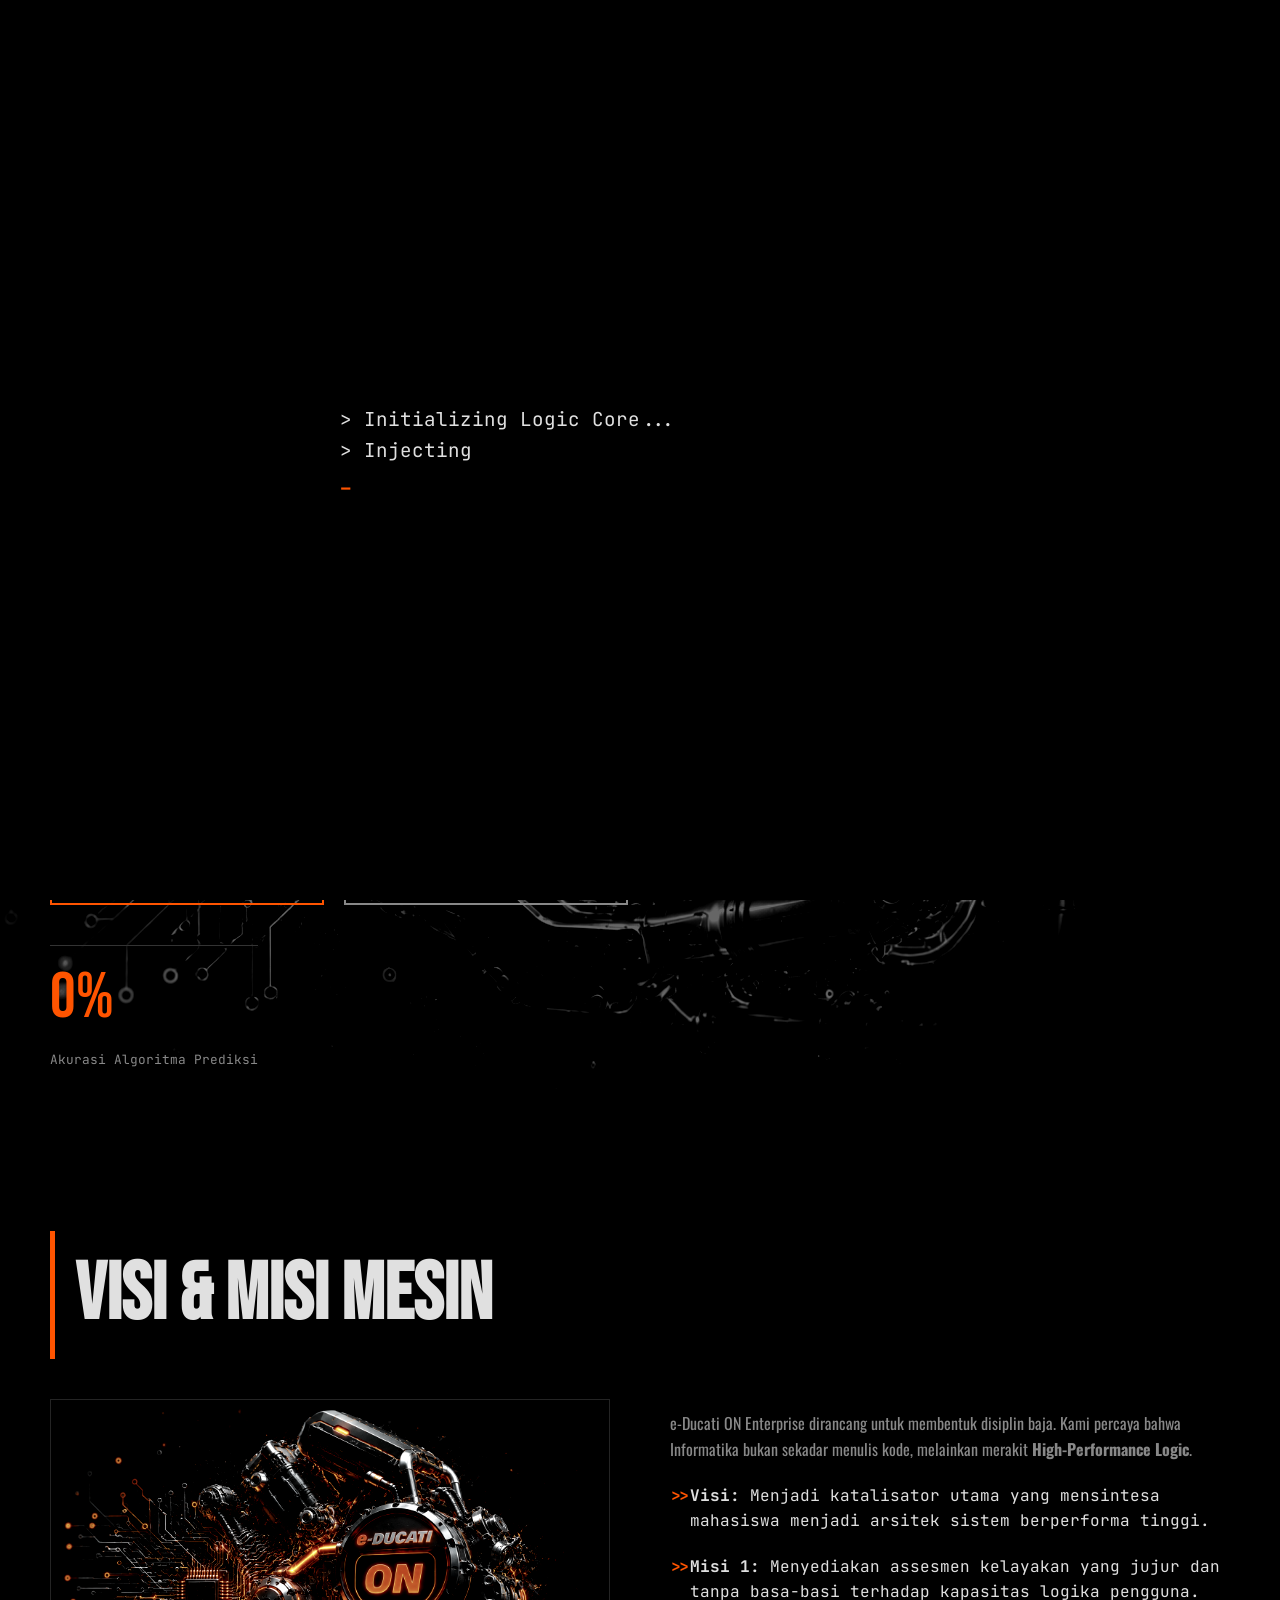
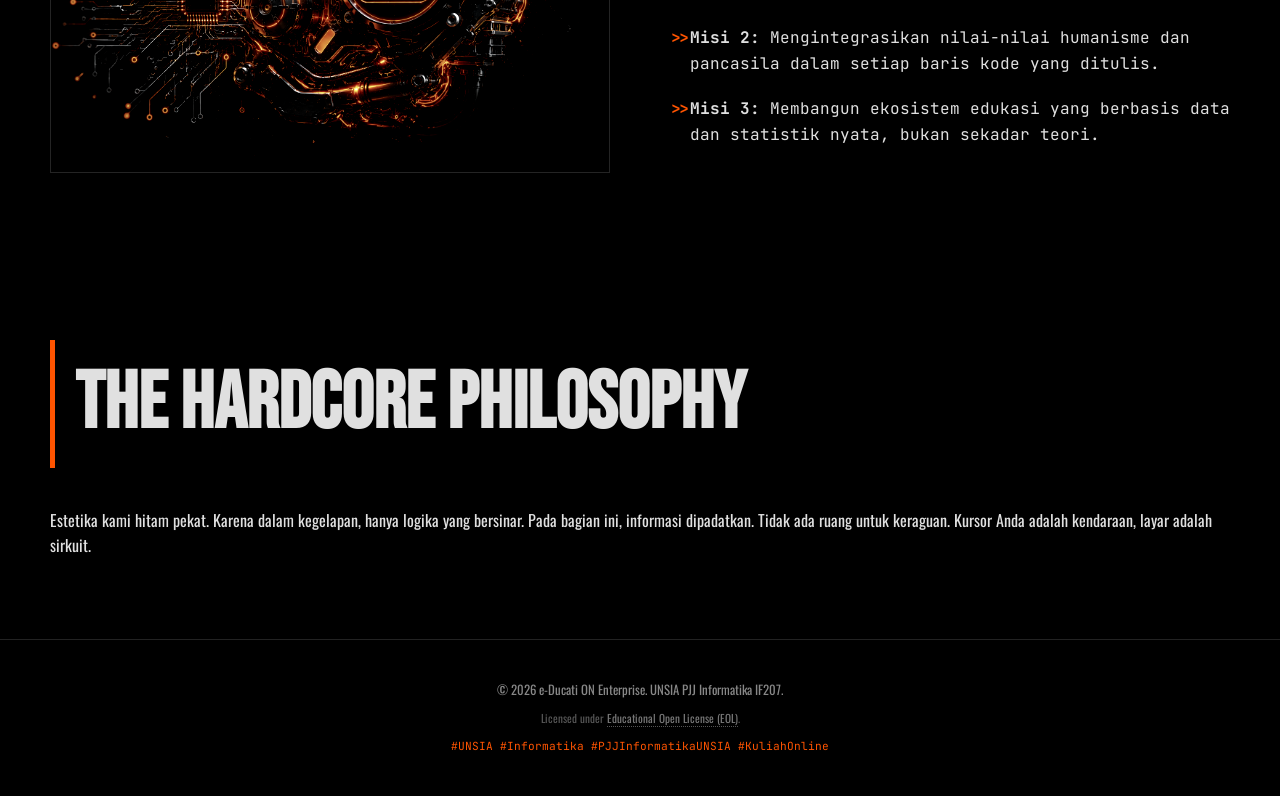
==== commit 59f16813: "Fix: Resolve Redline logic, Reorder Navbar priority, Fix License text overflow" ====
--- a/index.html
+++ b/index.html
@@ -6,7 +6,13 @@
     <title>e-Ducati ON V1.0 Enterprise</title>
     <link rel="stylesheet" href="assets/css/style.css">
 </head>
-<body>
+<body class="no-scroll">
+    <div id="preloader">
+        <div class="preloader-content">
+            <div class="terminal-text" id="terminalText"></div>
+            <span class="cursor-blink">_</span>
+        </div>
+    </div>
 
     <nav class="navbar">
         <div class="logo">e-Ducati <span>ON</span></div>
@@ -14,6 +20,7 @@
             <a href="index.html">Home</a>
             <a href="assessment.html">Assessment</a>
             <a href="curriculum.html">Curriculum</a>
+            <a href="redline.html">Redline</a>
             <a href="pitstop.html">Pit Stop</a>
             <a href="media.html">Media</a>
             <a href="contributor.html">Team</a>
@@ -30,19 +37,15 @@
             <div class="slide" style="background-image: url('assets/media/img/Team Synchronization.png');"></div>
             <div class="slide" style="background-image: url('assets/media/img/Data Visualization.png');"></div>
         </div>
-
         <div class="hero-content">
             <h1>HIGH-PERFORMANCE<br><span class="highlight">LOGIC.</span></h1>
-            
             <div class="brand-attitude">
                 <p><strong>BRAND ATTITUDE:</strong> <br>Kami tidak menjual mimpi manis. Kami merakit mahasiswa menjadi <b>arsitek sistem berpresisi</b> yang siap menaklukkan <i>kompleksitas Informatika</i>. Bukan sekadar penikmat kode, melainkan <u>perakit algoritma</u>.</p>
             </div>
-            
             <div class="btn-group">
                 <a href="assessment.html" class="btn-primary">Mulai Tes Kelayakan</a>
                 <a href="curriculum.html" class="btn-secondary">Eksplorasi KRS & IPK</a>
             </div>
-
             <div class="hero-stats">
                 <div class="stat-num">0%</div>
                 <p style="font-size: 0.8rem; color: #888;">Akurasi Algoritma Prediksi</p>
@@ -52,7 +55,6 @@
 
     <section class="container reveal">
         <h2 class="section-title">Visi & Misi Mesin</h2>
-        
         <div class="vision-grid">
             <div>
                 <img src="assets/media/img/e-Ducati ON.png" alt="e-Ducati ON Cognitive Engine" class="vision-img">
--- a/assets/css/style.css
+++ b/assets/css/style.css
@@ -22,697 +22,233 @@
     overflow-x: hidden;
 }
 
-/* NAVIGATION */
+body.no-scroll { overflow: hidden; height: 100vh; }
+
+#preloader {
+    position: fixed; top: 0; left: 0; width: 100%; height: 100%;
+    background: #000; z-index: 9999;
+    display: flex; justify-content: center; align-items: center;
+    transition: opacity 0.8s ease-out, visibility 0.8s ease-out;
+}
+#preloader.hide { opacity: 0; visibility: hidden; }
+.preloader-content {
+    font-family: var(--font-mono); color: var(--text-silver);
+    font-size: 1.2rem; width: 80%; max-width: 600px;
+}
+.terminal-text { white-space: pre-wrap; word-break: break-all; }
+.cursor-blink {
+    display: inline-block; color: var(--accent-orange);
+    animation: blink 1s infinite; font-weight: bold;
+}
+@keyframes blink { 0%, 100% { opacity: 1; } 50% { opacity: 0; } }
+
 .navbar {
-    display: flex;
-    justify-content: space-between;
-    align-items: center;
-    padding: 20px 50px;
-    background: rgba(0,0,0,0.9);
-    position: sticky;
-    top: 0;
-    width: 100%;
-    z-index: 1000;
-    border-bottom: 1px solid #333;
-    backdrop-filter: blur(10px);
-}
-.logo {
-    font-family: var(--font-display);
-    font-size: 2rem;
-    letter-spacing: 2px;
-    color: var(--text-silver);
-}
+    display: flex; justify-content: space-between; align-items: center;
+    padding: 20px 50px; background: rgba(0,0,0,0.9);
+    position: sticky; top: 0; width: 100%; z-index: 1000;
+    border-bottom: 1px solid #333; backdrop-filter: blur(10px);
+}
+.logo { font-family: var(--font-display); font-size: 2rem; letter-spacing: 2px; color: var(--text-silver); }
 .logo span { color: var(--accent-orange); }
 .nav-links a {
-    color: var(--text-muted);
-    text-decoration: none;
-    margin-left: 20px;
-    font-family: var(--font-mono);
-    font-size: 0.9rem;
-    transition: color 0.3s;
+    color: var(--text-muted); text-decoration: none; margin-left: 20px;
+    font-family: var(--font-mono); font-size: 0.9rem; transition: color 0.3s;
 }
 .nav-links a:hover { color: var(--accent-orange); }
 
-/* HERO CINEMATIC */
 .hero {
-    min-height: 100vh;
-    display: flex;
-    flex-direction: column;
-    justify-content: center;
-    padding: 80px 50px;
-    position: relative;
-    overflow: hidden;
-}
-.hero-slider {
-    position: absolute;
-    top: 0; left: 0;
-    width: 100%; height: 100%;
-    z-index: -1;
-}
+    min-height: 100vh; display: flex; flex-direction: column;
+    justify-content: center; padding: 80px 50px;
+    position: relative; overflow: hidden;
+}
+.hero-slider { position: absolute; top: 0; left: 0; width: 100%; height: 100%; z-index: -1; }
 .slide {
-    position: absolute;
-    top: 0; left: 0;
-    width: 100%; height: 100%;
-    background-size: cover;
-    background-position: center;
+    position: absolute; top: 0; left: 0; width: 100%; height: 100%;
+    background-size: cover; background-position: center;
     filter: grayscale(100%) contrast(150%) brightness(40%);
-    opacity: 0;
-    transition: opacity 2s ease-in-out;
+    opacity: 0; transition: opacity 2s ease-in-out;
 }
 .slide.active { opacity: 1; }
 
-.hero-content {
-    max-width: 800px;
-    z-index: 2;
-}
+.hero-content { max-width: 800px; z-index: 2; }
 .hero h1 {
-    font-family: var(--font-display);
-    font-size: 14vw;
-    line-height: 0.8;
-    color: var(--text-silver);
-    text-transform: uppercase;
+    font-family: var(--font-display); font-size: 14vw; line-height: 0.8;
+    color: var(--text-silver); text-transform: uppercase;
 }
 .hero h1 .highlight { color: var(--accent-orange); }
-.hero p {
-    margin-top: 20px;
-    font-size: 1.2rem;
-    max-width: 600px;
-    color: var(--text-muted);
-}
+.hero p { margin-top: 20px; font-size: 1.2rem; max-width: 600px; color: var(--text-muted); }
 .brand-attitude {
-    margin-top: 20px;
-    font-size: 0.9rem;
-    color: var(--text-silver);
-    max-width: 500px;
-    border-left: 2px solid var(--accent-orange);
-    padding-left: 15px;
-}
-.brand-attitude b {
-    color: var(--text-silver);
-    font-weight: 700;
-}
-.brand-attitude i {
-    color: var(--text-muted);
-    font-style: italic;
-}
+    margin-top: 20px; font-size: 0.9rem; color: var(--text-silver);
+    max-width: 500px; border-left: 2px solid var(--accent-orange); padding-left: 15px;
+}
+.brand-attitude b { color: var(--text-silver); font-weight: 700; }
+.brand-attitude i { color: var(--text-muted); font-style: italic; }
 .brand-attitude u {
-    text-decoration: underline;
-    text-decoration-color: var(--accent-orange);
-    text-underline-offset: 3px;
-    text-decoration-thickness: 2px;
-    color: var(--accent-orange);
-    font-weight: bold;
+    text-decoration: underline; text-decoration-color: var(--accent-orange);
+    text-underline-offset: 3px; text-decoration-thickness: 2px;
+    color: var(--accent-orange); font-weight: bold;
 }
 .hero-stats {
-    margin-top: 40px;
-    text-align: left;
-    font-family: var(--font-mono);
-    color: var(--accent-orange);
-    border-top: 1px solid #333;
-    padding-top: 20px;
-    display: inline-block;
-}
-.hero-stats .stat-num {
-    font-family: var(--font-display);
-    font-size: 4rem;
-    line-height: 1;
-}
-
-/* BUTTONS */
+    margin-top: 40px; text-align: left; font-family: var(--font-mono);
+    color: var(--accent-orange); border-top: 1px solid #333;
+    padding-top: 20px; display: inline-block;
+}
+.hero-stats .stat-num { font-family: var(--font-display); font-size: 4rem; line-height: 1; }
+
 .btn-primary, .btn-secondary {
-    display: inline-flex;
-    align-items: center;
-    justify-content: center;
-    margin-top: 30px;
-    padding: 15px 40px;
-    background: transparent;
-    text-decoration: none;
-    font-family: var(--font-mono);
-    font-weight: 700;
-    text-transform: uppercase;
-    cursor: pointer;
+    display: inline-flex; align-items: center; justify-content: center;
+    margin-top: 30px; padding: 15px 40px; background: transparent;
+    text-decoration: none; font-family: var(--font-mono); font-weight: 700;
+    text-transform: uppercase; cursor: pointer;
     transition: all 0.3s cubic-bezier(0.25, 0.8, 0.25, 1);
-    border: 2px solid;
-    position: relative;
-}
-.btn-primary {
-    border-color: var(--accent-orange);
-    color: var(--accent-orange);
-}
+    border: 2px solid; position: relative;
+}
+.btn-primary { border-color: var(--accent-orange); color: var(--accent-orange); }
 .btn-primary:hover {
-    background: var(--accent-orange);
-    color: var(--bg-primary);
-    transform: translateY(-4px);
-    box-shadow: 0 10px 20px rgba(255, 84, 0, 0.2);
-}
-.btn-secondary {
-    border-color: var(--text-muted);
-    color: var(--text-muted);
-}
+    background: var(--accent-orange); color: var(--bg-primary);
+    transform: translateY(-4px); box-shadow: 0 10px 20px rgba(255, 84, 0, 0.2);
+}
+.btn-secondary { border-color: var(--text-muted); color: var(--text-muted); }
 .btn-secondary:hover {
-    border-color: var(--accent-orange);
-    color: var(--accent-orange);
-    transform: translateY(-4px);
-    box-shadow: 0 10px 20px rgba(255, 84, 0, 0.1);
-}
-.btn-secondary:disabled { 
-    opacity: 0.3; 
-    cursor: not-allowed; 
-    border-color: #333; 
-    color: #333;
-    transform: none;
-    box-shadow: none;
-}
-.btn-group { 
-    display: flex; 
-    gap: 20px; 
-    margin-top: 40px; 
-    flex-wrap: wrap;
-}
-
-/* CONTAINER & REVEAL */
-.container {
-    padding: 80px 50px;
-    max-width: 1400px;
-    margin: 0 auto;
-}
+    border-color: var(--accent-orange); color: var(--accent-orange);
+    transform: translateY(-4px); box-shadow: 0 10px 20px rgba(255, 84, 0, 0.1);
+}
+.btn-secondary:disabled { opacity: 0.3; cursor: not-allowed; border-color: #333; color: #333; transform: none; box-shadow: none; }
+.btn-group { display: flex; gap: 20px; margin-top: 40px; flex-wrap: wrap; }
+
+.container { padding: 80px 50px; max-width: 1400px; margin: 0 auto; }
 .section-title {
-    font-family: var(--font-display);
-    font-size: 5rem;
-    margin-bottom: 40px;
-    text-transform: uppercase;
-    border-left: 5px solid var(--accent-orange);
-    padding-left: 20px;
-}
-.reveal {
-    opacity: 0;
-    transform: translateY(40px);
-    transition: all 0.8s ease-out;
-}
-.reveal.active {
-    opacity: 1;
-    transform: translateY(0);
-}
-
-/* VISION & MISSION (Img & Ul Layout) */
-.vision-grid {
-    display: grid;
-    grid-template-columns: 1fr 1fr;
-    gap: 60px;
-    align-items: center;
-    margin-top: 40px;
-}
-.vision-img {
-    width: 100%;
-    height: auto;
-    border: 1px solid #333;
-    filter: grayscale(50%) contrast(120%);
-    transition: filter 0.3s;
-}
-.vision-img:hover {
-    filter: grayscale(0%) contrast(100%);
-    border-color: var(--accent-orange);
-}
-.directives-list {
-    list-style: none;
-}
-.directives-list li {
-    font-family: var(--font-mono);
-    margin-bottom: 20px;
-    padding-left: 20px;
-    position: relative;
-    color: var(--text-silver);
-}
-.directives-list li::before {
-    content: ">>";
-    color: var(--accent-orange);
-    position: absolute;
-    left: 0;
-    font-weight: bold;
-}
-
-/* TABLE & MATRIX */
+    font-family: var(--font-display); font-size: 5rem; margin-bottom: 40px;
+    text-transform: uppercase; border-left: 5px solid var(--accent-orange); padding-left: 20px;
+}
+.reveal { opacity: 0; transform: translateY(40px); transition: all 0.8s ease-out; }
+.reveal.active { opacity: 1; transform: translateY(0); }
+
+.vision-grid { display: grid; grid-template-columns: 1fr 1fr; gap: 60px; align-items: center; margin-top: 40px; }
+.vision-img { width: 100%; height: auto; border: 1px solid #333; filter: grayscale(50%) contrast(120%); transition: filter 0.3s; }
+.vision-img:hover { filter: grayscale(0%) contrast(100%); border-color: var(--accent-orange); }
+.directives-list { list-style: none; }
+.directives-list li { font-family: var(--font-mono); margin-bottom: 20px; padding-left: 20px; position: relative; color: var(--text-silver); }
+.directives-list li::before { content: ">>"; color: var(--accent-orange); position: absolute; left: 0; font-weight: bold; }
+
 .table-wrapper { overflow-x: auto; border: 1px solid #333; margin-bottom: 20px; }
-table {
-    width: 100%;
-    border-collapse: collapse;
-    font-family: var(--font-mono);
-}
-th, td {
-    padding: 15px;
-    text-align: left;
-    border-bottom: 1px solid #222;
-}
+table { width: 100%; border-collapse: collapse; font-family: var(--font-mono); }
+th, td { padding: 15px; text-align: left; border-bottom: 1px solid #222; }
 th { background: var(--bg-secondary); color: var(--accent-orange); text-transform: uppercase; font-size: 0.9rem;}
 tr:hover { background: rgba(255, 84, 0, 0.05); }
 
-/* STATISTICS BAR */
 .chart-container { margin-top: 40px; }
 .bar-item { margin-bottom: 15px; }
 .bar-label { display: flex; justify-content: space-between; font-family: var(--font-mono); margin-bottom: 5px; }
 .bar-bg { width: 100%; height: 25px; background: #222; }
 .bar-fill { height: 100%; background: var(--accent-orange); width: 0; transition: width 1.5s ease-in-out; }
 
-/* FORMS, COCKPIT & PLANNER */
 .cockpit-panel {
-    background: rgba(18, 18, 18, 0.8);
-    border: 1px solid #333;
-    padding: 40px;
-    backdrop-filter: blur(10px);
-    box-shadow: 0 20px 50px rgba(0,0,0,0.5);
+    background: rgba(18, 18, 18, 0.8); border: 1px solid #333; padding: 40px;
+    backdrop-filter: blur(10px); box-shadow: 0 20px 50px rgba(0,0,0,0.5);
 }
 .form-group { margin-bottom: 25px; }
 label { display: block; margin-bottom: 10px; font-family: var(--font-mono); color: var(--text-silver); }
 input[type="text"], input[type="email"], input[type="number"], select, textarea {
-    width: 100%;
-    padding: 12px;
-    background: var(--bg-secondary);
-    border: 1px solid #333;
-    color: var(--text-silver);
-    font-family: var(--font-mono);
-}
+    width: 100%; padding: 12px; background: var(--bg-secondary);
+    border: 1px solid #333; color: var(--text-silver); font-family: var(--font-mono);
+}
+input[type="range"] { width: 100%; -webkit-appearance: none; height: 5px; background: #333; outline: none; opacity: 0.7; transition: opacity .2s; }
+input[type="range"]::-webkit-slider-thumb { -webkit-appearance: none; appearance: none; width: 20px; height: 20px; background: var(--accent-orange); cursor: pointer; border-radius: 50%; }
 input[type="radio"], input[type="checkbox"] { accent-color: var(--accent-orange); }
-.result-box {
-    margin-top: 30px;
-    padding: 30px;
-    border: 2px solid var(--text-muted);
-    text-align: center;
-    display: none;
-}
+.result-box { margin-top: 30px; padding: 30px; border: 2px solid var(--text-muted); text-align: center; display: none; }
 .result-box.active { display: block; border-color: var(--accent-orange); box-shadow: 0 0 20px rgba(255, 84, 0, 0.3); }
 
-/* HUMANIST AESTHETICS SECTION */
-.humanist-section {
-    padding: 150px 50px;
-    text-align: center;
-    border-top: 1px solid #222;
-    border-bottom: 1px solid #222;
-}
-.humanist-quote {
-    font-size: 2rem;
-    font-style: italic;
-    color: var(--text-silver);
-    max-width: 800px;
-    margin: 0 auto 40px auto;
-}
+.humanist-section { padding: 150px 50px; text-align: center; border-top: 1px solid #222; border-bottom: 1px solid #222; }
+.humanist-quote { font-size: 2rem; font-style: italic; color: var(--text-silver); max-width: 800px; margin: 0 auto 40px auto; }
 .humanist-author { color: var(--accent-orange); font-family: var(--font-mono); }
 
-/* VERTICAL FLOWCHART TREE (CONTRIBUTOR) - 2 LEVEL */
-.tree-wrapper {
-    display: flex;
-    flex-direction: column;
-    align-items: center;
-    padding: 40px 20px;
-    margin-top: 40px;
-    position: relative;
-}
-.tree-node {
-    position: relative;
-    margin-bottom: 80px;
-    display: flex;
-    flex-direction: column;
-    align-items: center;
-}
-.tree-node::after {
-    content: '';
-    position: absolute;
-    top: 100%;
-    left: 50%;
-    transform: translateX(-50%);
-    width: 2px;
-    height: 80px;
-    background: var(--accent-orange);
-    box-shadow: 0 0 8px rgba(255, 84, 0, 0.6);
-}
-.tree-children {
-    display: flex;
-    justify-content: center;
-    flex-wrap: wrap;
-    gap: 30px;
-    position: relative;
-    padding-top: 80px;
-    width: 100%;
-    max-width: 1300px;
-}
-.tree-children::before {
-    content: '';
-    position: absolute;
-    top: 0;
-    left: 10%;
-    right: 10%;
-    height: 2px;
-    background: var(--accent-orange);
-    box-shadow: 0 0 8px rgba(255, 84, 0, 0.6);
-}
-.tree-child {
-    position: relative;
-    display: flex;
-    flex-direction: column;
-    align-items: center;
-}
-.tree-child::before {
-    content: '';
-    position: absolute;
-    top: -80px;
-    left: 50%;
-    transform: translateX(-50%);
-    width: 2px;
-    height: 80px;
-    background: var(--accent-orange);
-    box-shadow: 0 0 8px rgba(255, 84, 0, 0.6);
-}
-
-/* 3D FLIP CARDS, PHOTOS & SOCIAL LINKS */
-.flip-card {
-    background: transparent;
-    width: 220px;
-    height: 380px;
-    perspective: 1200px;
-    cursor: pointer;
-}
-.flip-card-inner {
-    position: relative;
-    width: 100%;
-    height: 100%;
-    text-align: center;
-    transition: transform 0.6s cubic-bezier(0.4, 0.2, 0.2, 1);
-    transform-style: preserve-3d;
-}
-.flip-card.flipped .flip-card-inner {
-    transform: rotateY(180deg);
-}
-.flip-card-front, .flip-card-back {
-    position: absolute;
-    width: 100%;
-    height: 100%;
-    -webkit-backface-visibility: hidden;
-    backface-visibility: hidden;
-    border: 1px solid #333;
-    display: flex;
-    flex-direction: column;
-    justify-content: center;
-    align-items: center;
-    padding: 20px;
-    box-shadow: 0 10px 30px rgba(0,0,0,0.5);
-}
+.tree-wrapper { display: flex; flex-direction: column; align-items: center; padding: 40px 20px; margin-top: 40px; position: relative; }
+.tree-node { position: relative; margin-bottom: 80px; display: flex; flex-direction: column; align-items: center; }
+.tree-node::after { content: ''; position: absolute; top: 100%; left: 50%; transform: translateX(-50%); width: 2px; height: 80px; background: var(--accent-orange); box-shadow: 0 0 8px rgba(255, 84, 0, 0.6); }
+.tree-children { display: flex; justify-content: center; flex-wrap: wrap; gap: 30px; position: relative; padding-top: 80px; width: 100%; max-width: 1300px; }
+.tree-children::before { content: ''; position: absolute; top: 0; left: 10%; right: 10%; height: 2px; background: var(--accent-orange); box-shadow: 0 0 8px rgba(255, 84, 0, 0.6); }
+.tree-child { position: relative; display: flex; flex-direction: column; align-items: center; }
+.tree-child::before { content: ''; position: absolute; top: -80px; left: 50%; transform: translateX(-50%); width: 2px; height: 80px; background: var(--accent-orange); box-shadow: 0 0 8px rgba(255, 84, 0, 0.6); }
+
+.flip-card { background: transparent; width: 220px; height: 380px; perspective: 1200px; cursor: pointer; }
+.flip-card-inner { position: relative; width: 100%; height: 100%; text-align: center; transition: transform 0.6s cubic-bezier(0.4, 0.2, 0.2, 1); transform-style: preserve-3d; }
+.flip-card.flipped .flip-card-inner { transform: rotateY(180deg); }
+.flip-card-front, .flip-card-back { position: absolute; width: 100%; height: 100%; -webkit-backface-visibility: hidden; backface-visibility: hidden; border: 1px solid #333; display: flex; flex-direction: column; justify-content: center; align-items: center; padding: 20px; box-shadow: 0 10px 30px rgba(0,0,0,0.5); }
 .flip-card-front { background-color: var(--bg-secondary); }
-.flip-card-back {
-    background-color: #1a1a1a;
-    transform: rotateY(180deg);
-}
-.profile-img-front {
-    width: 140px;
-    height: 140px;
-    border-radius: 50%;
-    object-fit: cover;
-    border: 3px solid var(--accent-orange);
-    margin-bottom: 15px;
-    filter: grayscale(100%);
-    transition: filter 0.4s ease-in-out, box-shadow 0.4s ease-in-out;
-}
-.flip-card:hover .profile-img-front {
-    filter: grayscale(0%);
-    box-shadow: 0 0 25px rgba(255, 84, 0, 0.8);
-}
-.avatar-placeholder-front {
-    width: 140px;
-    height: 140px;
-    border-radius: 50%;
-    background: #222;
-    display: flex;
-    align-items: center;
-    justify-content: center;
-    margin-bottom: 15px;
-    border: 3px solid #444;
-    transition: box-shadow 0.4s ease-in-out, border-color 0.4s ease-in-out;
-}
-.flip-card:hover .avatar-placeholder-front {
-    border-color: var(--accent-orange);
-    box-shadow: 0 0 25px rgba(255, 84, 0, 0.8);
-}
-.avatar-placeholder-front i {
-    font-size: 4rem;
-    color: var(--text-muted);
-}
-.profile-img-back {
-    width: 70px;
-    height: 70px;
-    border-radius: 50%;
-    object-fit: cover;
-    border: 2px solid var(--accent-orange);
-    margin-bottom: 15px;
-    box-shadow: 0 0 15px rgba(255, 84, 0, 0.5);
-}
-.avatar-placeholder-back {
-    width: 70px;
-    height: 70px;
-    border-radius: 50%;
-    background: #222;
-    display: flex;
-    align-items: center;
-    justify-content: center;
-    margin-bottom: 15px;
-    border: 2px solid var(--accent-orange);
-}
-.avatar-placeholder-back i {
-    font-size: 2rem;
-    color: var(--text-muted);
-}
+.flip-card-back { background-color: #1a1a1a; transform: rotateY(180deg); }
+.profile-img-front { width: 140px; height: 140px; border-radius: 50%; object-fit: cover; border: 3px solid var(--accent-orange); margin-bottom: 15px; filter: grayscale(100%); transition: filter 0.4s ease-in-out, box-shadow 0.4s ease-in-out; }
+.flip-card:hover .profile-img-front { filter: grayscale(0%); box-shadow: 0 0 25px rgba(255, 84, 0, 0.8); }
+.avatar-placeholder-front { width: 140px; height: 140px; border-radius: 50%; background: #222; display: flex; align-items: center; justify-content: center; margin-bottom: 15px; border: 3px solid #444; transition: box-shadow 0.4s ease-in-out, border-color 0.4s ease-in-out; }
+.flip-card:hover .avatar-placeholder-front { border-color: var(--accent-orange); box-shadow: 0 0 25px rgba(255, 84, 0, 0.8); }
+.avatar-placeholder-front i { font-size: 4rem; color: var(--text-muted); }
+.profile-img-back { width: 70px; height: 70px; border-radius: 50%; object-fit: cover; border: 2px solid var(--accent-orange); margin-bottom: 15px; box-shadow: 0 0 15px rgba(255, 84, 0, 0.5); }
+.avatar-placeholder-back { width: 70px; height: 70px; border-radius: 50%; background: #222; display: flex; align-items: center; justify-content: center; margin-bottom: 15px; border: 2px solid var(--accent-orange); }
+.avatar-placeholder-back i { font-size: 2rem; color: var(--text-muted); }
 .flip-card-back h3 { color: var(--accent-orange); font-family: var(--font-display); font-size: 1.2rem; margin-bottom: 5px; }
 .flip-card-back p { color: var(--text-silver); font-family: var(--font-mono); font-size: 0.7rem; }
-.social-links {
-    display: flex;
-    gap: 10px;
-    margin-top: 15px;
-    justify-content: center;
-}
-.social-links a {
-    color: var(--text-silver);
-    font-size: 1.1rem;
-    transition: color 0.3s, transform 0.3s;
-}
-.social-links a:hover {
-    color: var(--accent-orange);
-    transform: translateY(-3px);
-}
-
-/* MEDIA HUB, COCKPIT & GALLERY */
-.media-grid {
-    display: grid;
-    grid-template-columns: 1fr 1fr;
-    gap: 30px;
-}
-.media-panel {
-    background: rgba(18, 18, 18, 0.8);
-    border: 1px solid #333;
-    padding: 20px;
-    backdrop-filter: blur(10px);
-    box-shadow: 0 20px 50px rgba(0,0,0,0.5);
-    transition: border-color 0.3s;
-}
-.media-panel:hover {
-    border-color: var(--accent-orange);
-}
-.media-title {
-    font-family: var(--font-display);
-    font-size: 1.8rem;
-    color: var(--text-silver);
-    margin-bottom: 15px;
-    display: flex;
-    align-items: center;
-    gap: 10px;
-}
-.media-title::before {
-    content: "";
-    display: inline-block;
-    width: 10px;
-    height: 10px;
-    background: var(--accent-orange);
-    border-radius: 50%;
-    box-shadow: 0 0 10px var(--accent-orange);
-    animation: pulse 2s infinite;
-}
-@keyframes pulse {
-    0% { opacity: 1; }
-    50% { opacity: 0.5; }
-    100% { opacity: 1; }
-}
-video, audio { 
-    width: 100%; 
-    outline: none; 
-    filter: contrast(1.1);
-}
-.gallery-grid {
-    display: grid;
-    grid-template-columns: repeat(auto-fit, minmax(200px, 1fr));
-    gap: 15px;
-    margin-top: 40px;
-}
-.gallery-item {
-    position: relative;
-    overflow: hidden;
-    border: 1px solid #333;
-    aspect-ratio: 1/1;
-}
-.gallery-item img {
-    width: 100%;
-    height: 100%;
-    object-fit: cover;
-    filter: grayscale(100%) contrast(120%);
-    transition: all 0.5s ease;
-}
-.gallery-item:hover img {
-    filter: grayscale(0%) contrast(100%);
-    transform: scale(1.1);
-}
-.gallery-caption {
-    position: absolute;
-    bottom: 0;
-    left: 0;
-    width: 100%;
-    background: rgba(0,0,0,0.8);
-    color: var(--accent-orange);
-    font-family: var(--font-mono);
-    padding: 10px;
-    font-size: 0.8rem;
-    text-align: center;
-    opacity: 0;
-    transition: opacity 0.3s;
-}
-.gallery-item:hover .gallery-caption {
-    opacity: 1;
-}
-
-/* THE PIT STOP: DEBUG TERMINAL */
-.terminal-panel {
-    background: #0a0a0a;
-    border: 1px solid #333;
-    margin-top: 40px;
-    box-shadow: 0 20px 50px rgba(0,0,0,0.8);
-}
-.terminal-header {
-    background: #111;
-    padding: 10px 15px;
-    border-bottom: 1px solid #333;
-    display: flex;
-    align-items: center;
-    gap: 8px;
-}
-.terminal-header .dot {
-    width: 12px;
-    height: 12px;
-    border-radius: 50%;
-}
-.dot.red { background: #ff5555; }
-.dot.yellow { background: #ffcc00; }
-.dot.green { background: #00cc66; }
-.terminal-title {
-    margin-left: 15px;
-    font-family: var(--font-mono);
-    color: var(--text-muted);
-    font-size: 0.8rem;
-}
-.terminal-body {
-    padding: 30px;
-}
-.terminal-prompt {
-    font-family: var(--font-mono);
-    color: var(--accent-orange);
-    margin-bottom: 15px;
-    font-size: 0.9rem;
-}
-.code-box {
-    width: 100%;
-    height: 120px;
-    background: #000;
-    border: 1px solid #222;
-    border-left: 3px solid var(--accent-orange);
-    color: var(--text-silver);
-    font-family: var(--font-mono);
-    padding: 15px;
-    resize: none;
-    margin-bottom: 25px;
-    font-size: 0.9rem;
-    line-height: 1.6;
-}
-.terminal-options {
-    display: flex;
-    flex-direction: column;
-    gap: 15px;
-}
-.btn-terminal-opt {
-    background: #111;
-    border: 1px solid #333;
-    color: var(--text-silver);
-    font-family: var(--font-mono);
-    padding: 12px 20px;
-    text-align: left;
-    cursor: pointer;
-    transition: all 0.3s;
-}
-.btn-terminal-opt:hover {
-    border-color: var(--accent-orange);
-    color: var(--accent-orange);
-}
-.btn-terminal-opt.correct {
-    background: #003300;
-    border-color: #00cc66;
-    color: #00cc66;
-}
-.btn-terminal-opt.wrong {
-    background: #330000;
-    border-color: #ff4444;
-    color: #ff4444;
-}
-.terminal-feedback {
-    margin-top: 25px;
-    font-family: var(--font-mono);
-    font-size: 0.9rem;
-}
-.terminal-feedback .success { color: #00cc66; }
-.terminal-feedback .error { color: #ff4444; }
-.terminal-output {
-    text-align: center;
-    padding: 40px;
-}
-.terminal-output p {
-    font-family: var(--font-mono);
-    color: var(--text-silver);
-    margin-bottom: 10px;
-}
-.terminal-score {
-    font-family: var(--font-display);
-    font-size: 3rem;
-    color: var(--accent-orange);
-    margin: 20px 0;
-}
-
-/* FOOTER */
-footer {
-    text-align: center;
-    padding: 40px;
-    border-top: 1px solid #222;
-    color: var(--text-muted);
-    font-size: 0.8rem;
-}
-footer .footer-license {
-    margin-top: 10px;
-    color: #555;
-    font-size: 0.7rem;
-}
-footer .footer-license a {
-    color: #777;
-    text-decoration: none;
-    border-bottom: 1px dotted #555;
-    transition: color 0.3s, border-color 0.3s;
-}
-footer .footer-license a:hover {
-    color: var(--accent-orange);
-    border-bottom: 1px solid var(--accent-orange);
-}
-footer .footer-hashtags {
-    margin-top: 10px;
-    color: var(--accent-orange);
-    font-family: var(--font-mono);
-    font-size: 0.7rem;
+.social-links { display: flex; gap: 10px; margin-top: 15px; justify-content: center; }
+.social-links a { color: var(--text-silver); font-size: 1.1rem; transition: color 0.3s, transform 0.3s; }
+.social-links a:hover { color: var(--accent-orange); transform: translateY(-3px); }
+
+.media-grid { display: grid; grid-template-columns: 1fr 1fr; gap: 30px; }
+.media-panel { background: rgba(18, 18, 18, 0.8); border: 1px solid #333; padding: 20px; backdrop-filter: blur(10px); box-shadow: 0 20px 50px rgba(0,0,0,0.5); transition: border-color 0.3s; }
+.media-panel:hover { border-color: var(--accent-orange); }
+.media-title { font-family: var(--font-display); font-size: 1.8rem; color: var(--text-silver); margin-bottom: 15px; display: flex; align-items: center; gap: 10px; }
+.media-title::before { content: ""; display: inline-block; width: 10px; height: 10px; background: var(--accent-orange); border-radius: 50%; box-shadow: 0 0 10px var(--accent-orange); animation: pulse 2s infinite; }
+@keyframes pulse { 0% { opacity: 1; } 50% { opacity: 0.5; } 100% { opacity: 1; } }
+video, audio { width: 100%; outline: none; filter: contrast(1.1); }
+.gallery-grid { display: grid; grid-template-columns: repeat(auto-fit, minmax(200px, 1fr)); gap: 15px; margin-top: 40px; }
+.gallery-item { position: relative; overflow: hidden; border: 1px solid #333; aspect-ratio: 1/1; }
+.gallery-item img { width: 100%; height: 100%; object-fit: cover; filter: grayscale(100%) contrast(120%); transition: all 0.5s ease; }
+.gallery-item:hover img { filter: grayscale(0%) contrast(100%); transform: scale(1.1); }
+.gallery-caption { position: absolute; bottom: 0; left: 0; width: 100%; background: rgba(0,0,0,0.8); color: var(--accent-orange); font-family: var(--font-mono); padding: 10px; font-size: 0.8rem; text-align: center; opacity: 0; transition: opacity 0.3s; }
+.gallery-item:hover .gallery-caption { opacity: 1; }
+
+.terminal-panel { background: #0a0a0a; border: 1px solid #333; margin-top: 40px; box-shadow: 0 20px 50px rgba(0,0,0,0.8); }
+.terminal-header { background: #111; padding: 10px 15px; border-bottom: 1px solid #333; display: flex; align-items: center; gap: 8px; }
+.terminal-header .dot { width: 12px; height: 12px; border-radius: 50%; }
+.dot.red { background: #ff5555; } .dot.yellow { background: #ffcc00; } .dot.green { background: #00cc66; }
+.terminal-title { margin-left: 15px; font-family: var(--font-mono); color: var(--text-muted); font-size: 0.8rem; }
+.terminal-body { padding: 30px; }
+.terminal-prompt { font-family: var(--font-mono); color: var(--accent-orange); margin-bottom: 15px; font-size: 0.9rem; }
+.code-box { width: 100%; height: 120px; background: #000; border: 1px solid #222; border-left: 3px solid var(--accent-orange); color: var(--text-silver); font-family: var(--font-mono); padding: 15px; resize: none; margin-bottom: 25px; font-size: 0.9rem; line-height: 1.6; }
+.terminal-options { display: flex; flex-direction: column; gap: 15px; }
+.btn-terminal-opt { background: #111; border: 1px solid #333; color: var(--text-silver); font-family: var(--font-mono); padding: 12px 20px; text-align: left; cursor: pointer; transition: all 0.3s; }
+.btn-terminal-opt:hover { border-color: var(--accent-orange); color: var(--accent-orange); }
+.btn-terminal-opt.correct { background: #003300; border-color: #00cc66; color: #00cc66; }
+.btn-terminal-opt.wrong { background: #330000; border-color: #ff4444; color: #ff4444; }
+.terminal-feedback { margin-top: 25px; font-family: var(--font-mono); font-size: 0.9rem; }
+.terminal-feedback .success { color: #00cc66; } .terminal-feedback .error { color: #ff4444; }
+.terminal-output { text-align: center; padding: 40px; }
+.terminal-output p { font-family: var(--font-mono); color: var(--text-silver); margin-bottom: 10px; }
+.terminal-score { font-family: var(--font-display); font-size: 3rem; color: var(--accent-orange); margin: 20px 0; }
+
+.redline-grid { display: grid; grid-template-columns: 1fr 2fr; gap: 30px; margin-top: 40px; }
+.control-panel { display: flex; flex-direction: column; justify-content: center; }
+.panel-title { font-family: var(--font-display); font-size: 2rem; color: var(--accent-orange); margin-bottom: 20px; border-bottom: 1px solid #333; padding-bottom: 10px; }
+.visualizer-panel { background: rgba(18, 18, 18, 0.8); border: 1px solid #333; padding: 30px; backdrop-filter: blur(10px); display: flex; flex-direction: column; gap: 30px; }
+.gauge-container { display: flex; justify-content: center; align-items: center; gap: 40px; padding-bottom: 20px; border-bottom: 1px solid #222; }
+.gauge-track { width: 200px; height: 100px; border-top-left-radius: 100px; border-top-right-radius: 100px; border: 2px solid #333; border-bottom: none; position: relative; background: conic-gradient(from 270deg at 50% 100%, #00cc66 0deg 90deg, #ffcc00 90deg 130deg, #ff4444 130deg 180deg, #000 180deg); mask: linear-gradient(to top, #000 0%, #000 100%, transparent 100%); -webkit-mask: linear-gradient(to top, #000 0%, #000 100%, transparent 100%); }
+.gauge-track::before { content: ''; position: absolute; top: 0; left: 0; width: 100%; height: 100%; background: #050505; border-top-left-radius: 100px; border-top-right-radius: 100px; z-index: 1; mask: linear-gradient(to bottom, transparent 0%, transparent 10%, #000 10%); -webkit-mask: linear-gradient(to bottom, transparent 0%, transparent 10%, #000 10%); }
+.gauge-needle { position: absolute; bottom: 0; left: 50%; width: 4px; height: 90px; background: var(--accent-orange); transform-origin: bottom center; transform: rotate(-90deg); transition: transform 0.1s linear, background 0.2s; z-index: 2; box-shadow: 0 0 10px rgba(255, 84, 0, 0.8); }
+.gauge-center { position: absolute; bottom: -10px; left: 50%; transform: translateX(-50%); width: 20px; height: 20px; background: #111; border: 2px solid var(--accent-orange); border-radius: 50%; z-index: 3; }
+.gauge-stats { font-family: var(--font-mono); color: var(--accent-orange); text-align: center; }
+.gauge-stats span { font-family: var(--font-display); font-size: 3rem; line-height: 1; }
+.bar-container { display: flex; align-items: flex-end; justify-content: center; gap: 2px; height: 300px; padding-top: 20px; border-top: 1px solid #222; }
+.array-bar { flex: 1; background: #E0E0E0; transition: height 0.1s linear, background 0.1s linear; }
+.array-bar.active { background: var(--accent-orange); box-shadow: 0 0 10px var(--accent-orange); }
+.array-bar.sorted { background: #00cc66; }
+
+footer { text-align: center; padding: 40px; border-top: 1px solid #222; color: var(--text-muted); font-size: 0.8rem; }
+footer .footer-license { margin-top: 10px; color: #555; font-size: 0.7rem; }
+footer .footer-license a { color: #777; text-decoration: none; border-bottom: 1px dotted #555; transition: color 0.3s, border-color 0.3s; }
+footer .footer-license a:hover { color: var(--accent-orange); border-bottom: 1px solid var(--accent-orange); }
+footer .footer-hashtags { margin-top: 10px; color: var(--accent-orange); font-family: var(--font-mono); font-size: 0.7rem; }
+
+/* License Page */
+.license-content {
+    white-space: pre-wrap; font-family: var(--font-mono); color: var(--text-silver);
+    background: rgba(18, 18, 18, 0.8); border: 1px solid #333; padding: 40px;
+    border-radius: 4px; line-height: 1.8; font-size: 0.9rem;
 }
